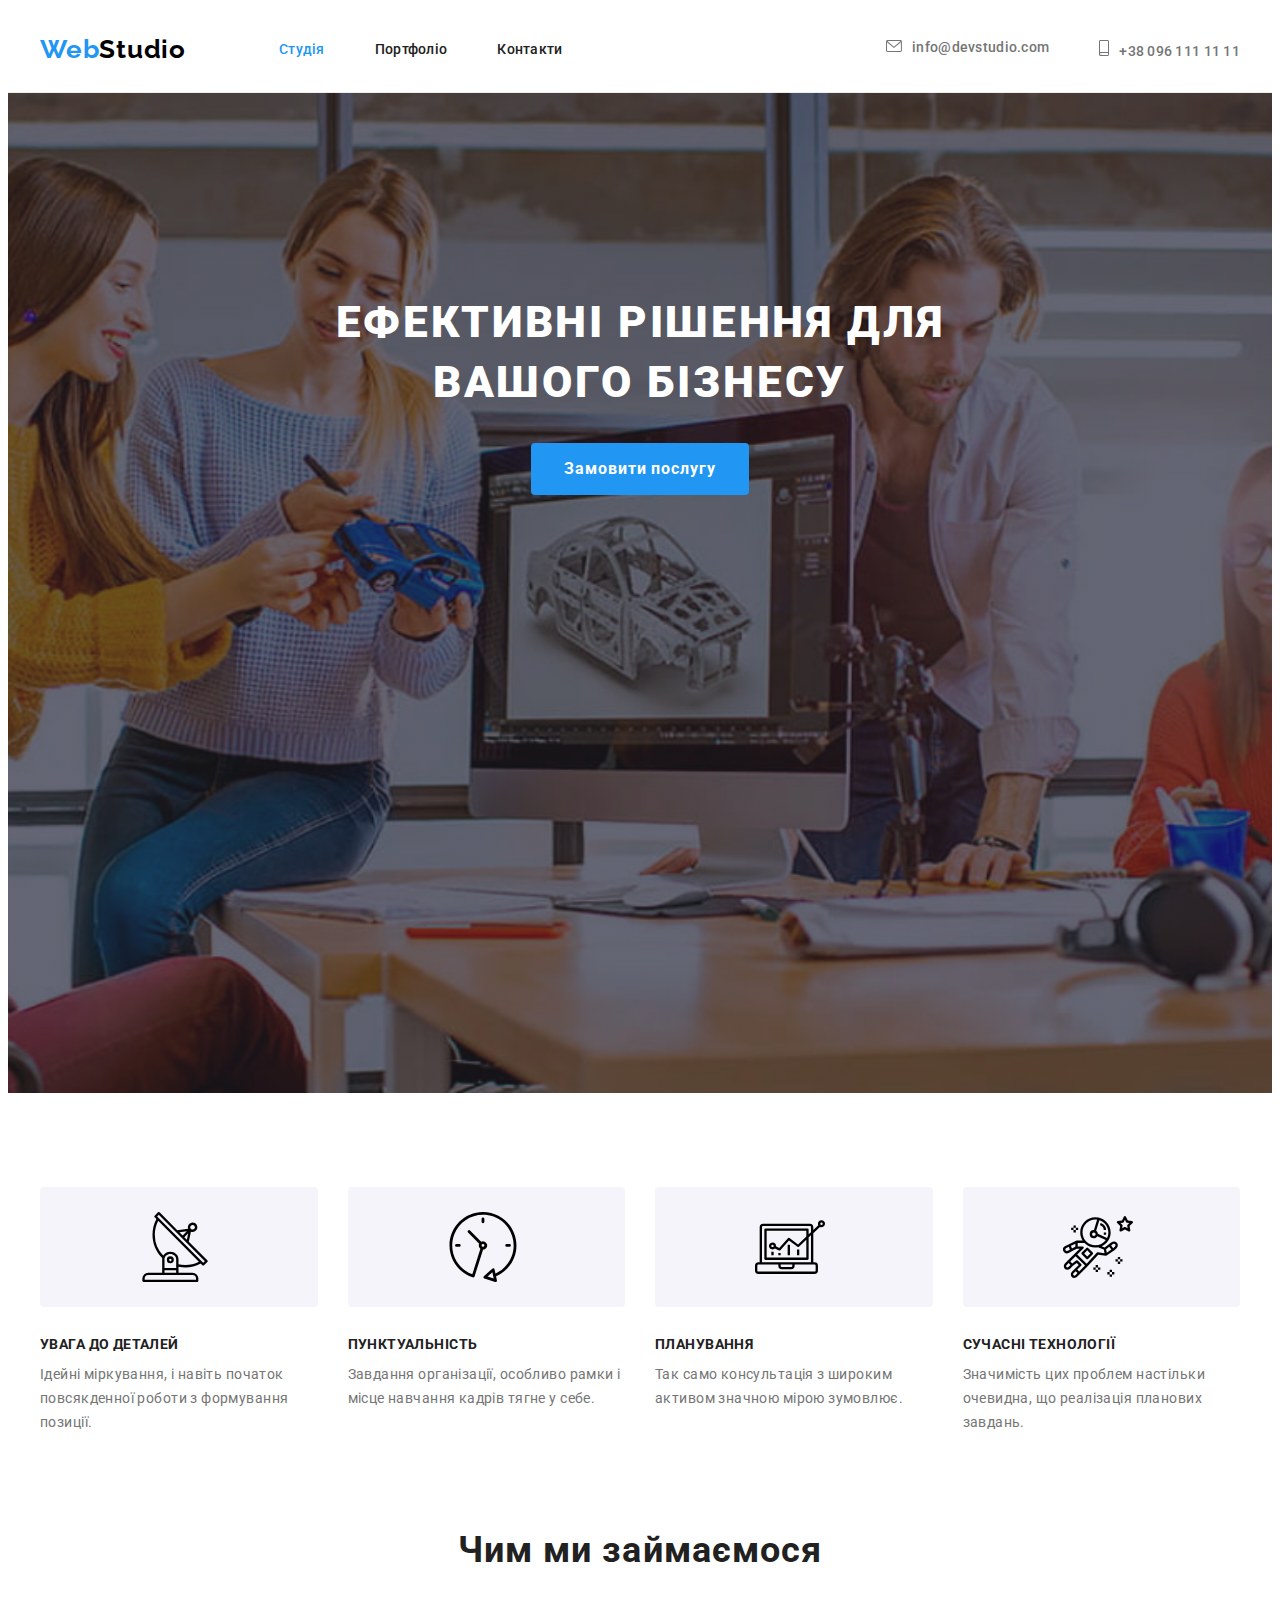
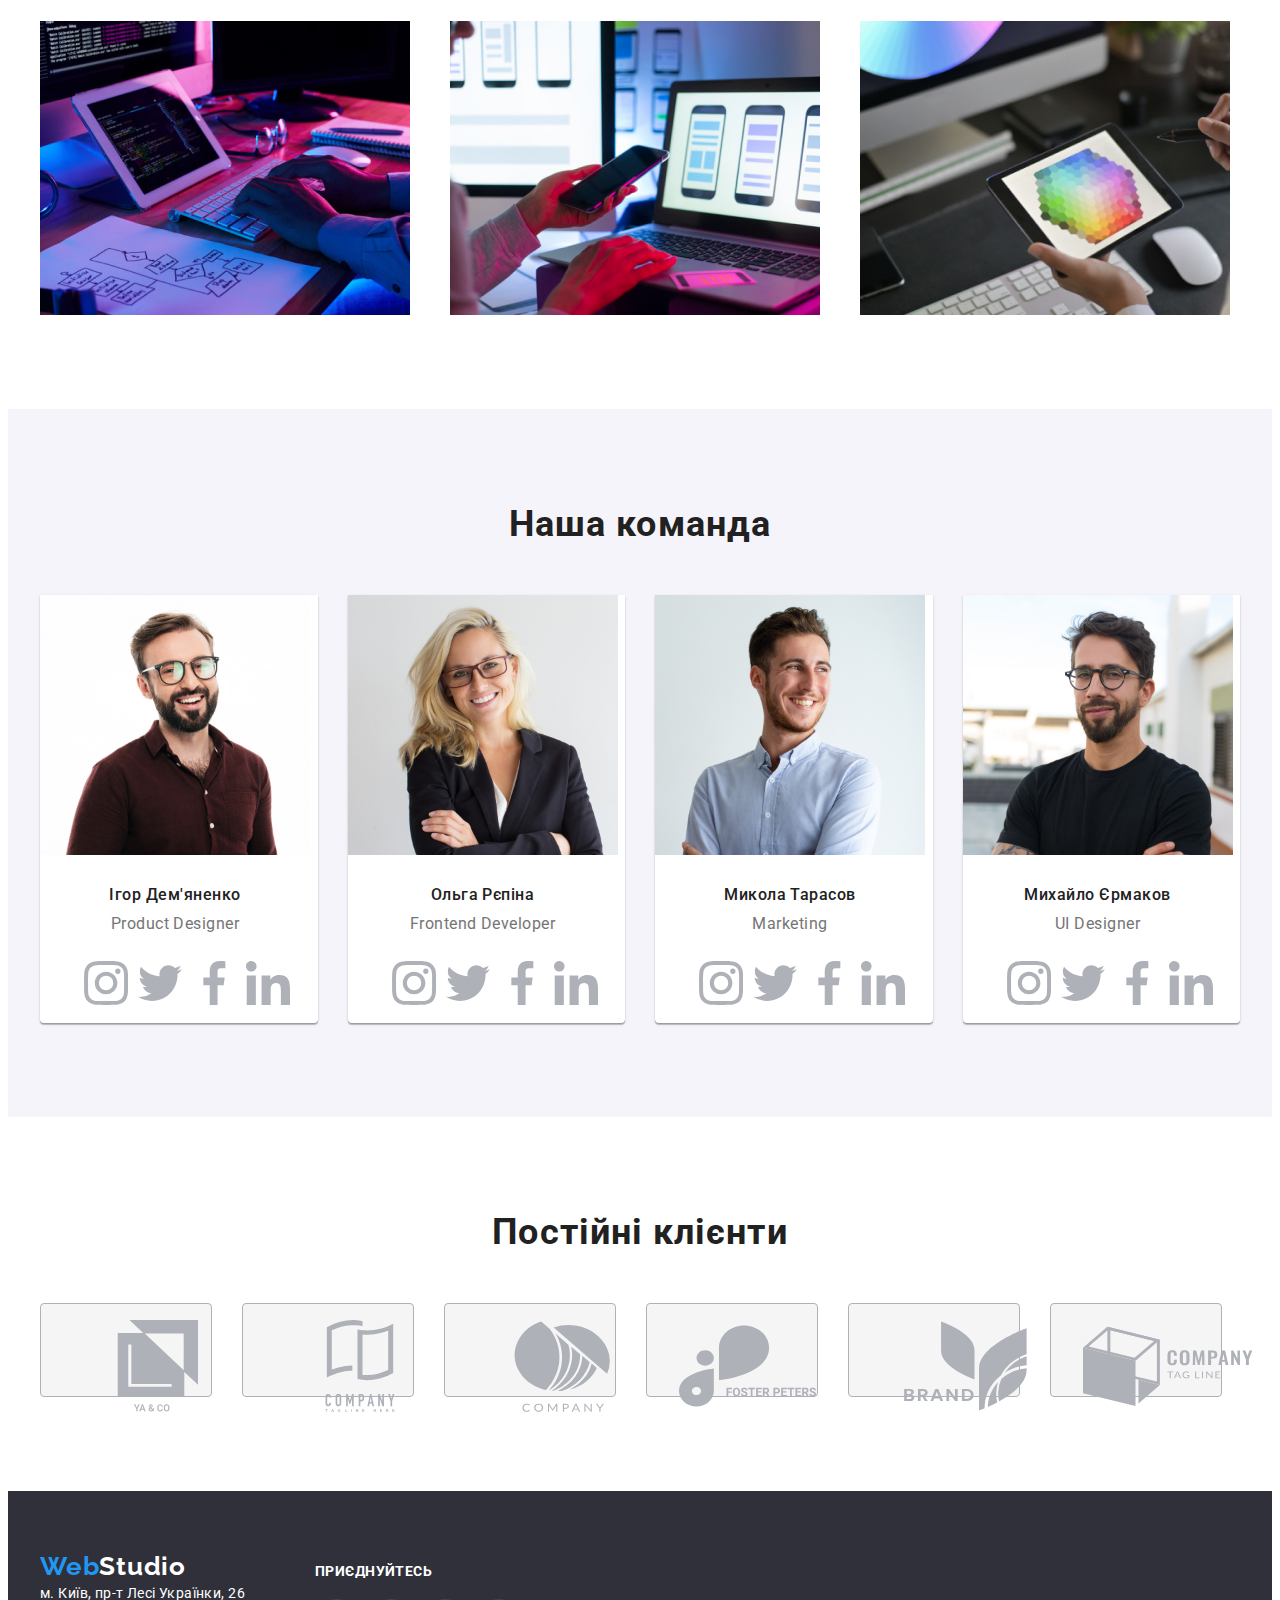
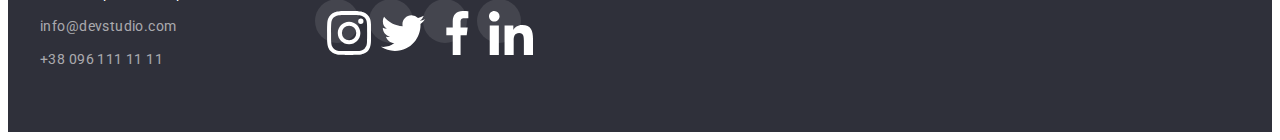
==== index.html @ ddc25fc4 "правки" ====
<!DOCTYPE html>
<html lang="uk">
  <!-- Head -->
  <head>
    <!-- Falcon -->
    <meta charset="UTF-8" />
    <meta http-equiv="X-UA-Compatible" content="IE=edge" />
    <meta name="viewport" content="width=device-width, initial-scale=1.0" />
    <!-- Favicon start -->
    <link
      rel="icon"
      type="image/png"
      sizes="32x32"
      href="./images/favicon/favicon-32x32.png"
    />
    <meta name="msapplication-TileColor" content="#da532c" />
    <meta name="theme-color" content="#ffffff" />
    <meta name="msapplication-TileColor" content="#da532c" />
    <meta name="theme-color" content="#ffffff" />
    <!-- Favicon end -->
    <title>Web Studio</title>
    <!-- Підключення шрифтів -->
    <link rel="preconnect" href="https://fonts.googleapis.com" />
    <link rel="preconnect" href="https://fonts.gstatic.com" crossorigin />
    <link
      href="https://fonts.googleapis.com/css2?family=Raleway:wght@700&family=Roboto:wght@400;500;700;900&display=swap"
      rel="stylesheet"
    />
    <!-- підключення стилів modern-normalize -->
    <link
      rel="stylesheet"
      href="https://cdnjs.cloudflare.com/ajax/libs/modern-normalize/1.1.0/modern-normalize.min.css"
      integrity="sha512-wpPYUAdjBVSE4KJnH1VR1HeZfpl1ub8YT/NKx4PuQ5NmX2tKuGu6U/JRp5y+Y8XG2tV+wKQpNHVUX03MfMFn9Q=="
      crossorigin="anonymous"
      referrerpolicy="no-referrer"
    />
    <!-- підключення стилів css -->
    <link rel="stylesheet" href="./css/style.css" />
  </head>
  <body class="body">
    <!-- Header -->
    <header class="page-header">
      <div class="container header-container">
        <a href="./index.html" class="logo"
          >Web<span class="logo-web">Studio</span></a
        >
        <!-- Site nav -->
        <nav class="header-nav">
          <ul class="site-nav list">
            <li class="link">
              <a href="./index.html" class="link-current">Студія</a>
            </li>
            <li class="link">
              <a href="./portfolio.html" class="nav-link">Портфоліо</a>
            </li>
            <li class="link"><a href="" class="nav-link">Контакти</a></li>
          </ul>
        </nav>
        <!-- Авторизація -->
        <ul class="auth-nav list">
          <li class="link link-mail">
            <a href="mailto:info@devstudio.com" class="auth-link-mail"
              ><span class="envelope">
                <svg class="mail-icon" widht="16" height="12">
                  <use href="./images/svg/icons.svg#icon-envelope"></use>
                </svg> </span
              >info@devstudio.com</a
            >
          </li>
          <li class="link link-tel">
            <a href="tel:+380961111111" class="auth-link-tel"
              ><span class="smartphone">
                <svg class="tel-icon" widht="10" height="16">
                  <use href="./images/svg/icons.svg#icon-smartphone"></use>
                </svg> </span
              >+38 096 111 11 11</a
            >
          </li>
        </ul>
      </div>
    </header>
    <!-- Main -->
    <main class="page-main">
      <!--Блок герой-->
      <section class="hero">
        <div class="container hero-container">
          <h1 class="hero-title">
            Ефективні рішення для <br />
            вашого бізнесу
          </h1>
          <button type="button" class="hero-button">Замовити послугу</button>
        </div>
      </section>
      <!-- Особливості -->
      <section class="section">
        <div class="container">
          <h2 class="visually-hidden">Особливості</h2>
          <ul class="features list">
            <li class="features-list icon-antenna">
              <div class="box-icon-features">
                <svg class="features-icon" width="70" height="70">
                  <use href="./images/svg/icons.svg#icon-antenna"></use>
                </svg>
              </div>
              <h3 class="features-title">УВАГА ДО ДЕТАЛЕЙ</h3>
              <p class="features-text">
                Ідейні міркування, і навіть початок повсякденної роботи з
                формування позиції.
              </p>
            </li>
            <li class="features-list icon-clock">
              <div class="box-icon-features">
                <svg class="features-icon" width="70" height="70">
                  <use href="./images/svg/icons.svg#icon-clock"></use>
                </svg>
              </div>
              <h3 class="features-title">ПУНКТУАЛЬНІСТЬ</h3>
              <p class="features-text">
                Завдання організації, особливо рамки і місце навчання кадрів
                тягне у себе.
              </p>
            </li>
            <li class="features-list icon-vector">
              <div class="box-icon-features">
                <svg class="features-icon" width="70" height="70">
                  <use href="./images/svg/icons.svg#icon-diagram-1"></use>
                </svg>
              </div>
              <h3 class="features-title">ПЛАНУВАННЯ</h3>
              <p class="features-text">
                Так само консультація з широким активом значною мірою зумовлює.
              </p>
            </li>
            <li class="features-list icon-astronaut">
              <div class="box-icon-features">
                <svg class="features-icon" width="70" height="70">
                  <use href="./images/svg/icons.svg#icon-astronaut"></use>
                </svg>
              </div>
              <h3 class="features-title">СУЧАСНІ ТЕХНОЛОГІЇ</h3>
              <p class="features-text">
                Значимість цих проблем настільки очевидна, що реалізація
                планових завдань.
              </p>
            </li>
          </ul>
        </div>
      </section>
      <!-- Чим ми займаємося -->
      <section class="section no-padding">
        <div class="container">
          <h2 class="work-title">Чим ми займаємося</h2>
          <ul class="work list">
            <li class="work-list">
              <img
                src="./images/img.jpg"
                alt="Робота з десктопними додатками"
                width="370"
                height="294"
              />
            </li>
            <li class="work-list">
              <img
                src="./images/img1.jpg"
                alt="Робота з
              мобільними додатками"
                width="370"
                height="294"
              />
            </li>
            <li class="work-list">
              <img
                src="./images/img2.jpg"
                alt="Робота з
              графікою"
                width="370"
                height="294"
              />
            </li>
          </ul>
        </div>
      </section>
      <!-- Наша команда -->
      <section class="section fon">
        <div class="container">
          <h2 class="team-title">Наша команда</h2>
          <ul class="team list">
            <li class="team-item">
              <img
                src="./images/img4.jpg"
                alt="Фото співробітника"
                width="270"
                height="260"
              />
              <div class="box-name">
                <h3 class="team-name">Ігор Дем'яненко</h3>
                <p lang="en" class="team-text">Product Designer</p>
                <ul class="network-list list">
                  <li class="socials-item">
                    <a
                      class="socials-link link"
                      href="https://instagram.com"
                      target="_blank"
                      rel="noopener noreferrer"
                      lang="en"
                      aria-label="instagram"
                    >
                      <svg class="socials-icon" width="44" height="44">
                        <use
                          href="./images/svg/icons.svg#icon-instagram-2"
                        ></use>
                      </svg>
                    </a>
                  </li>

                  <li class="socials-item">
                    <a
                      class="socials-link link"
                      href="https://instagram.com"
                      target="_blank"
                      rel="noopener noreferrer"
                      lang="en"
                      aria-label="twitter"
                    >
                      <svg class="socials-icon" width="44" height="44">
                        <use href="./images/svg/icons.svg#icon-twitter-1"></use>
                      </svg>
                    </a>
                  </li>

                  <li class="socials-item">
                    <a
                      class="socials-link link"
                      href="https://instagram.com"
                      target="_blank"
                      rel="noopener noreferrer"
                      lang="en"
                      aria-label="facebook"
                    >
                      <svg class="socials-icon" width="44" height="44">
                        <use
                          href="./images/svg/icons.svg#icon-facebook-1"
                        ></use>
                      </svg>
                    </a>
                  </li>

                  <li class="socials-item">
                    <a
                      class="socials-link link"
                      href="https://instagram.com"
                      target="_blank"
                      rel="noopener noreferrer"
                      lang="en"
                      aria-label="linkedin"
                    >
                      <svg class="socials-icon" width="44" height="44">
                        <use
                          href="./images/svg/icons.svg#icon-linkedin-1"
                        ></use>
                      </svg>
                    </a>
                  </li>
                </ul>
              </div>
            </li>
            <li class="team-item">
              <img
                src="./images/img5.jpg"
                alt="Фото співробітника"
                width="270"
                height="260"
              />
              <div class="box-name">
                <h3 class="team-name">Ольга Рєпіна</h3>
                <p lang="en" class="team-text">Frontend Developer</p>
                <ul class="network-list list">
                  <li class="socials-item">
                    <a
                      class="socials-link link"
                      href="https://instagram.com"
                      target="_blank"
                      rel="noopener noreferrer"
                      lang="en"
                      aria-label="instagram"
                    >
                      <svg class="socials-icon" width="44" height="44">
                        <use
                          href="./images/svg/icons.svg#icon-instagram-2"
                        ></use>
                      </svg>
                    </a>
                  </li>

                  <li class="socials-item">
                    <a
                      class="socials-link link"
                      href="https://instagram.com"
                      target="_blank"
                      rel="noopener noreferrer"
                      lang="en"
                      aria-label="twitter"
                    >
                      <svg class="socials-icon" width="44" height="44">
                        <use href="./images/svg/icons.svg#icon-twitter-1"></use>
                      </svg>
                    </a>
                  </li>

                  <li class="socials-item">
                    <a
                      class="socials-link link"
                      href="https://instagram.com"
                      target="_blank"
                      rel="noopener noreferrer"
                      lang="en"
                      aria-label="facebook"
                    >
                      <svg class="socials-icon" width="44" height="44">
                        <use
                          href="./images/svg/icons.svg#icon-facebook-1"
                        ></use>
                      </svg>
                    </a>
                  </li>

                  <li class="socials-item">
                    <a
                      class="socials-link link"
                      href="https://instagram.com"
                      target="_blank"
                      rel="noopener noreferrer"
                      lang="en"
                      aria-label="linkedin"
                    >
                      <svg class="socials-icon" width="44" height="44">
                        <use
                          href="./images/svg/icons.svg#icon-linkedin-1"
                        ></use>
                      </svg>
                    </a>
                  </li>
                </ul>
              </div>
            </li>
            <li class="team-item">
              <img
                src="./images/img6.jpg"
                alt="Фото співробітника"
                width="270"
                height="260"
              />
              <div class="box-name">
                <h3 class="team-name">Микола Тарасов</h3>
                <p lang="en" class="team-text">Marketing</p>
                <ul class="network-list list">
                  <li class="socials-item">
                    <a
                      class="socials-link link"
                      href="https://instagram.com"
                      target="_blank"
                      rel="noopener noreferrer"
                      lang="en"
                      aria-label="instagram"
                    >
                      <svg class="socials-icon" width="44" height="44">
                        <use
                          href="./images/svg/icons.svg#icon-instagram-2"
                        ></use>
                      </svg>
                    </a>
                  </li>

                  <li class="socials-item">
                    <a
                      class="socials-link link"
                      href="https://instagram.com"
                      target="_blank"
                      rel="noopener noreferrer"
                      lang="en"
                      aria-label="twitter"
                    >
                      <svg class="socials-icon" width="44" height="44">
                        <use href="./images/svg/icons.svg#icon-twitter-1"></use>
                      </svg>
                    </a>
                  </li>

                  <li class="socials-item">
                    <a
                      class="socials-link link"
                      href="https://instagram.com"
                      target="_blank"
                      rel="noopener noreferrer"
                      lang="en"
                      aria-label="facebook"
                    >
                      <svg class="socials-icon" width="44" height="44">
                        <use
                          href="./images/svg/icons.svg#icon-facebook-1"
                        ></use>
                      </svg>
                    </a>
                  </li>

                  <li class="socials-item">
                    <a
                      class="socials-link link"
                      href="https://instagram.com"
                      target="_blank"
                      rel="noopener noreferrer"
                      lang="en"
                      aria-label="linkedin"
                    >
                      <svg class="socials-icon" width="44" height="44">
                        <use
                          href="./images/svg/icons.svg#icon-linkedin-1"
                        ></use>
                      </svg>
                    </a>
                  </li>
                </ul>
              </div>
            </li>
            <li class="team-item">
              <img
                src="./images/img7.jpg"
                alt="Фото співробітника"
                width="270"
                height="260"
              />
              <div class="box-name">
                <h3 class="team-name">Михайло Єрмаков</h3>
                <p lang="en" class="team-text">UI Designer</p>
                <ul class="network-list list">
                  <li class="socials-item">
                    <a
                      class="socials-link link"
                      href="https://instagram.com"
                      target="_blank"
                      rel="noopener noreferrer"
                      lang="en"
                      aria-label="instagram"
                    >
                      <svg class="socials-icon" width="44" height="44">
                        <use
                          href="./images/svg/icons.svg#icon-instagram-2"
                        ></use>
                      </svg>
                    </a>
                  </li>

                  <li class="socials-item">
                    <a
                      class="socials-link link"
                      href="https://instagram.com"
                      target="_blank"
                      rel="noopener noreferrer"
                      lang="en"
                      aria-label="twitter"
                    >
                      <svg class="socials-icon" width="44" height="44">
                        <use href="./images/svg/icons.svg#icon-twitter-1"></use>
                      </svg>
                    </a>
                  </li>

                  <li class="socials-item">
                    <a
                      class="socials-link link"
                      href="https://instagram.com"
                      target="_blank"
                      rel="noopener noreferrer"
                      lang="en"
                      aria-label="facebook"
                    >
                      <svg class="socials-icon" width="44" height="44">
                        <use
                          href="./images/svg/icons.svg#icon-facebook-1"
                        ></use>
                      </svg>
                    </a>
                  </li>

                  <li class="socials-item">
                    <a
                      class="socials-link link"
                      href="https://instagram.com"
                      target="_blank"
                      rel="noopener noreferrer"
                      lang="en"
                      aria-label="linkedin"
                    >
                      <svg class="socials-icon" width="44" height="44">
                        <use
                          href="./images/svg/icons.svg#icon-linkedin-1"
                        ></use>
                      </svg>
                    </a>
                  </li>
                </ul>
              </div>
            </li>
          </ul>
        </div>
      </section>
      <!-- Постійні клієнти -->
      <section class="section">
        <div class="container">
          <h2 class="clients-title">Постійні клієнти</h2>
          <ul class="clients list">
            <li class="clients-item">
              <a
                class="clients-link link"
                href=""
                target="_blank"
                rel="noopener noreferrer"
                lang="en"
                aria-label="instagram"
              >
                <svg class="clients-icon" width="170" height="92">
                  <use href="./images/svg/icons.svg#icon-group"></use>
                </svg>
              </a>
            </li>

            <li class="clients-item">
              <a
                class="clients-link link"
                href=""
                target="_blank"
                rel="noopener noreferrer"
                lang="en"
                aria-label="instagram"
              >
                <svg class="clients-icon" width="170" height="92">
                  <use href="./images/svg/icons.svg#icon-group-1"></use>
                </svg>
              </a>
            </li>

            <li class="clients-item">
              <a
                class="clients-link link"
                href=""
                target="_blank"
                rel="noopener noreferrer"
                lang="en"
                aria-label="instagram"
              >
                <svg class="clients-icon" width="170" height="92">
                  <use href="./images/svg/icons.svg#icon-group-2"></use>
                </svg>
              </a>
            </li>

            <li class="clients-item">
              <a
                class="clients-link link"
                href=""
                target="_blank"
                rel="noopener noreferrer"
                lang="en"
                aria-label="instagram"
              >
                <svg class="clients-icon" width="170" height="92">
                  <use href="./images/svg/icons.svg#icon-group1"></use>
                </svg>
              </a>
            </li>

            <li class="clients-item">
              <a
                class="clients-link link"
                href=""
                target="_blank"
                rel="noopener noreferrer"
                lang="en"
                aria-label="instagram"
              >
                <svg class="clients-icon" width="170" height="92">
                  <use href="./images/svg/icons.svg#icon-group-4"></use>
                </svg>
              </a>
            </li>

            <li class="clients-item">
              <a
                class="clients-link link"
                href=""
                target="_blank"
                rel="noopener noreferrer"
                lang="en"
                aria-label="instagram"
              >
                <svg class="clients-icon" width="170" height="92">
                  <use href="./images/svg/icons.svg#icon-group-5"></use>
                </svg>
              </a>
            </li>
          </ul>
        </div>
      </section>
    </main>
    <!-- Footer -->
    <footer class="page-footer">
      <div class="container box-footer">
        <div class="box-address">
          <a href="./index.html" class="footer-logo"
            >Web<span class="logo-footer-web">Studio</span></a
          >
          <address class="box-address">
            <ul class="address list">
              <li class="link footer-link">
                <a
                  href="https://www.google.com/maps/place/бул.+Леси+Украинки,+26,+Киев,+02000/@50.4265807,30.5361971,17z/data=!3m1!4b1!4m5!3m4!1s0x40d4cf0e033ecbe9:0x57a4dffefec77da0!8m2!3d50.4265807!4d30.5383858"
                  class="footer-link-address"
                  >м. Київ, пр-т Лесі Українки, 26</a
                >
              </li>

              <li class="link footer-link">
                <a href="mailto:info@devstudio.com" class="footer-link-mail"
                  >info@devstudio.com</a
                >
              </li>

              <li class="link footer-link">
                <a href="tel:+380961111111" class="footer-link-tel"
                  >+38 096 111 11 11</a
                >
              </li>
            </ul>
          </address>
        </div>
        <div class="box-footer-icon">
          <h2 class="footer-title">приєднуйтесь</h2>
          <ul class="network-list list">
            <li class="socials-item">
              <a
                class="socials-link-footer link"
                href="https://instagram.com"
                target="_blank"
                rel="noopener noreferrer"
                lang="en"
                aria-label="instagram"
              >
                <svg class="socials-icon" width="44" height="44">
                  <use href="./images/svg/icons.svg#icon-instagram-2"></use>
                </svg>
              </a>
            </li>

            <li class="socials-item">
              <a
                class="socials-link-footer link"
                href="https://instagram.com"
                target="_blank"
                rel="noopener noreferrer"
                lang="en"
                aria-label="twitter"
              >
                <svg class="socials-icon" width="44" height="44">
                  <use href="./images/svg/icons.svg#icon-twitter-1"></use>
                </svg>
              </a>
            </li>

            <li class="socials-item">
              <a
                class="socials-link-footer link"
                href="https://instagram.com"
                target="_blank"
                rel="noopener noreferrer"
                lang="en"
                aria-label="facebook"
              >
                <svg class="socials-icon" width="44" height="44">
                  <use href="./images/svg/icons.svg#icon-facebook-1"></use>
                </svg>
              </a>
            </li>

            <li class="socials-item">
              <a
                class="socials-link-footer link"
                href="https://instagram.com"
                target="_blank"
                rel="noopener noreferrer"
                lang="en"
                aria-label="linkedin"
              >
                <svg class="socials-icon" width="44" height="44">
                  <use href="./images/svg/icons.svg#icon-linkedin-1"></use>
                </svg>
              </a>
            </li>
          </ul>
        </div>
      </div>
    </footer>
  </body>
</html>
---- css/style.css ----
/* 
Цвет основного текста #757575;
Вторичный цвет текста #212121;
Цвет логотипа футера #000000;
Цвет текста кнопок #ffffff;
Цвет текста футера #ffffff;
Акцент цвета текста футера rgba(255, 255, 255, 0.6);
Акцент #2196F3;
Основной цвет фона #F5F5F5;
Вторичный цвет фона #F5F4FA;
Цвет фона хедера #ffffff;
Цвет фона герой #2F303A;
Цвет активации кнопки #188CE8;
Цвет фона футера #2F303A; 
*/

:root {
    /* текст */
    --primary-text-color: #757575;
    --title-text-color: #212121;
    --logo-text-color: #000000;
    --button-text-color: #ffffff;
    --footer-text-color: #ffffff;
    --accent-color-text-footer: rgba(255, 255, 255, 0.6);
    --color-icon: #AFB1B8;
    /* фон */
    --accent-color: #2196f3;
    --background-color-page: #F5F5F5;
    --secondary-background-color-pag: #F5F4FA;
    --background-color-header: #ffffff;
    --booton-activ-color: #188CE8;
    --background-color-footer: #2F303A;
    --background-color-hero: #C4C4C4;
    /* рамка */
    --color-border-projects: #eeeeee;
    /* формули */
    --items: 3;
    --indent: 30px;
}

.body {
    color: var(--primary-text-color);
    font-family: Roboto, sans-serif;
}
/* Reset */
h1,h2,h3,h4,h5,h6,p {
    margin: 0;
    padding: 0;
}

img {
    display: block;
    max-width: 100%;
    height: auto;
}
.list {
    list-style: none;

    margin: 0;
    padding: 0;
}
.link {
    text-decoration: none;
    color: currentColor;
}

/* Секції */
.section {
    padding-top: 94px;
    padding-bottom: 94px;
}

.section.no-padding {
    padding-top: 0;
}

/* Header */
.page-header {
background-color: var(--background-color-header);

border-bottom: 1px solid var(--color-border-projects);
    
letter-spacing: 0.02em;
}
/* Центрування */
.header-container {
display: flex;
align-items: center;
}

.container {
    margin-left: auto;
    margin-right: auto;
    padding-left: 15px;
    padding-right: 15px;
    max-width: 1200px;
}

/* Логотип header*/
.logo {
    margin-right: 93px;
    padding-top: 24px;
    padding-bottom: 25px;

    color: currentColor;
    color: var(--accent-color);
    
    font-family: Raleway, sans-serif;
    letter-spacing: 0.03em;
    font-weight: 700;
    font-size: 26px;
    line-height: 1.19;
    text-decoration: none;
}
.logo-web {
    color: currentColor;
    color: var(--logo-text-color);
    
    font-family: Raleway, sans-serif;
    letter-spacing: 0.03em;
    font-weight: 700;
    font-size: 26px;
    line-height: 1.19;
    text-decoration: none;
}

/* Site nav */
.header-nav {
margin-right: auto;
}

.site-nav {
    display: flex;
    gap: 50px;
    margin-right: auto;
}

.nav-link {
    display: block;
    padding-top: 32px;
    padding-bottom: 32px;

    color: currentColor;
    color: var(--title-text-color);

    letter-spacing: 0.02em;
    font-weight: 500;
    font-size: 14px;
    line-height: 1.14;
    text-decoration: none;
}
.site-nav .nav-link:hover, 
.site-nav .nav-link:focus {
color: var(--accent-color);
}

.link-current {
display: block;
padding-top: 32px;
padding-bottom: 32px;

color: currentColor;
color: var(--accent-color);
    
letter-spacing: 0.02em;
font-weight: 500;
font-size: 14px;
line-height: 1.14;
text-decoration: none;
}

/* Авторизація */
.auth-nav {
display: flex;
}

.auth-link-mail {
display: block;
margin-right: 50px;
padding-top: 32px;
padding-bottom: 32px;

color: var(--primary-text-color);

letter-spacing: 0.02em;
font-weight: 500;
font-size: 14px;
line-height: 1.14;
text-decoration: none;
}

.envelope {
display: inline-block;
width: 16px;
height: 12px;
margin-right: 10px;
}

.mail-icon {
width: 16px;
fill: currentColor;
}

.smartphone {
display: inline-block;
width: 10px;
height: 16px;
margin-right: 10px;
}

.tel-icon {
width: 10px;
fill: currentColor;
}

.auth-link-mail:hover,
.auth-link-mail:focus {
color: var(--accent-color);
fill: var(--accent-color);
}

.auth-link-tel {
display: block;
padding-top: 32px;
padding-bottom: 32px;

color: currentColor;
color: var(--primary-text-color);
    
letter-spacing: 0.02em;
font-weight: 500;
font-size: 14px;
line-height: 1.14;
text-decoration: none;
}
.auth-link-tel:hover,
.auth-link-tel:focus {
color: var(--accent-color);
fill: var(--accent-color);
}

/* Main */

/* Блок герой */
.hero {
text-align: center;
}

.hero-container {
padding-top: 200px;
padding-bottom: 200px;

background-color: var(--background-color-hero);
max-width: 1600px;
height: 600px;
background-image: linear-gradient(to right, 
rgba(47, 48, 58, 0.4), rgba(47, 48, 58, 0.4)), 
url('../images/hero.jpg');
background-repeat: no-repeat;
background-position: center;
background-size: cover;
}

.hero-title {
margin-bottom: 30px;

color: var(--button-text-color);
    
letter-spacing: 0.06em;
font-weight: 900;
font-size: 44px;
line-height: 1.36;
text-transform: uppercase;
}
.hero-button {
display: inline-block;
padding: 10px 32px;
min-width: 216px;
border-radius: 4px;
border: 1px solid transparent;


background-color: var(--accent-color);
color: var(--button-text-color);

font-family: inherit;
letter-spacing: 0.06em;
font-weight: 700;
font-size: 16px;
line-height: 1.88;
}

.hero-button:hover,
.hero-button:focus {
background-color: var(--booton-activ-color);
cursor: pointer;
box-shadow: 0px 4px 4px rgba(0, 0, 0, 0.15);
    
}
/* Особливості */
.visually-hidden {
  position: absolute;
  width: 1px;
  height: 1px;
  margin: -1px;
  border: 0;
  padding: 0;
  white-space: nowrap;
  clip-path: inset(100%);
  clip: rect(0 0 0 0);
  overflow: hidden;
}

.features {
--items: 4;
display: flex;
gap: 30px;
}

.features-list {
flex-basis: calc((100% - var(--indent) * (var(--items) - 1)) / var(--items));
}

/* .features-list::before {
content: "";
height: 120px;
display: block;
margin-bottom: 30px;
background-repeat: no-repeat;
background-position: center;
background-size: auto;
border-radius: 4px;
background-color: var(--secondary-background-color-pag);
}

.icon-antenna::before {
content: "";
background-image: url('../images/svg/antenna.svg');
}

.icon-clock::before {
content: "";
background-image: url('../images/svg/clock.svg');
}

.icon-vector::before {
content: "";
background-image: url('../images/svg/diagram1.svg');
}

.icon-astronaut::before {
content: "";
background-image: url('../images/svg/astronaut.svg');
} */

.box-icon-features {
background: var(--secondary-background-color-pag);
border-radius: 4px;
height: 120px;
margin-bottom: 30px;
}

.features-icon {
margin: 25px 100px;
}

.features-title {
margin-bottom: 10px;

color: var(--title-text-color);

letter-spacing: 0.03em;
font-weight: 700;
font-size: 14px;
line-height: 1.14;
text-transform: uppercase;
}
.features-text {
color: var(--primary-text-color);

letter-spacing: 0.03em;
font-size: 14px;
line-height: 1.71;
}
/* Чим ми займаємося */
.work-title {
margin-bottom: 50px;

color: var(--title-text-color);

letter-spacing: 0.03em;
font-weight: 700;
font-size: 36px;
line-height: 1.17;
text-align: center;
}

.work {
--items: 3;
display: flex;
gap: 30px;
}

.work-list {
flex-basis: calc((100% - var(--indent) * (var(--items) - 1)) / var(--items));
}

/* Наша команда */
.fon {
    background-color: var(--secondary-background-color-pag);
}

.team-title {
margin-bottom: 50px;

color: var(--title-text-color);

letter-spacing: 0.03em;
font-weight: 700;
font-size: 36px;
line-height: 1.17;
text-align: center;
}

.team {
--items: 4;
display: flex;
gap: 30px;
}

.team-item {
flex-basis: calc((100% - var(--indent) * (var(--items) - 1)) / var(--items));

background-color: var(--background-color-header);

box-shadow: 0px 1px 3px rgba(0, 0, 0, 0.12), 0px 1px 1px rgba(0, 0, 0, 0.14), 0px 2px 1px rgba(0, 0, 0, 0.2);
border-radius: 0px 0px 4px 4px;
}

.box-name {
width: 270px;
padding-top: 30px;
padding-bottom: 30px;
text-align: center;
}

.team-name {
margin-bottom: 10px;

color: var(--title-text-color);

letter-spacing: 0.03em;
font-weight: 500;
font-size: 16px;
line-height: 1.19;
}
.team-text {
margin-bottom: 16px;
color: var(--primary-text-color);

letter-spacing: 0.03em;
font-size: 16px;
line-height: 1.19;
}

.network-list {
display: flex;
justify-content: center;
gap: 10px;
padding: 0;
margin: 0;
list-style: none;
}

.socials-link {
display: block;
border: none;
width: 44px;
height: 44px;
color: var(--color-icon);
border-radius: 50%;
}

.socials-link:hover,
.socials-link:focus {
background-color: var(--accent-color);
}

.socials-icon:hover,
.socials-icon:hover {
fill: var(--button-text-color);
}

.socials-icon  {
padding: 12px;
fill: currentColor;
}

/* Постійні клієнти */

.clients-title {
margin-bottom: 50px;

color: var(--title-text-color);

letter-spacing: 0.03em;
font-weight: 700;
font-size: 36px;
line-height: 1.17;
text-align: center;
}

.clients {
--items: 6;
display: flex;
flex-wrap: wrap;
gap: 30px;
}

.clients-list {
flex-basis: calc((100% - var(--indent) * (var(--items) - 1)) / var(--items));
}

.clients-link {
display: block;
height: 92px;
width: 170px;
background-color: var(--background-color-page);
border: 1px solid rgba(175, 177, 184, 1);
border-radius: 4px;
color: var(--color-icon);
}

.clients-icon {
fill: currentColor;
padding: 16px 32px;
}

.clients-link:hover,
.clients-link:focus {
border: 1px solid var(--accent-color);
}

.clients-icon:hover,
.clients-icon:hover {
fill: var(--accent-color);
}

/* Footer */
.page-footer {
    padding-top: 60px;
    padding-bottom: 60px;

    background-color: var(--background-color-footer); 
}
/* Логотип Footer */
.footer-logo {
    color: currentColor;
    color: var(--accent-color);
    
    font-family: Raleway, sans-serif;
    letter-spacing: 0.03em;
    font-weight: 700;
    font-size: 26px;
    line-height: 1.19;
    text-decoration: none;
}

.logo-footer-web {
    color: var(--footer-text-color);

    font-family: Raleway, sans-serif;
    letter-spacing: 0.03em;
    font-weight: 700;
    font-size: 26px;
    line-height: 1.19;
    text-decoration: none;
}
/* Адреса Footer */
.address {
    letter-spacing: 0.03em;
    font-family: Roboto, sans-serif;
    font-style: normal;
    font-size: 14px;
    line-height: 1.19;
}

.footer-link {
margin-top: 0;
margin-bottom: 9px;
}

.footer-link:last-child {
    margin-bottom: 0;
}

.footer-link-address {
    color: currentColor;
    color: var(--footer-text-color);
    
    text-decoration: none;
    letter-spacing: 0.03em;
    font-size: 14px;
    line-height: 1.71;
}
.footer-link-mail {
    color: currentColor;
    color: var(--accent-color-text-footer);
    
    text-decoration: none;
    letter-spacing: 0.03em;
    font-size: 14px;
    line-height: 1.71;
}
.footer-link-tel {
    color: currentColor;
    color: var(--accent-color-text-footer);
    
    text-decoration: none;
    letter-spacing: 0.03em;
    font-size: 14px;
    line-height: 1.71;
} 
.footer-link-mail:hover,
.footer-link-mail:focus {
    color: var(--accent-color);
}
.footer-link-tel:hover,
.footer-link-tel:focus {
    color: var(--accent-color);
}
.footer-link-address:hover,
.footer-link-address:focus {
    color: var(--accent-color);
}

.box-footer {
display: flex;
}

.box-footer-icon {
margin-left: 70px;
margin-top: 12px;
}

.footer-title {
margin-bottom: 20px;
font-weight: 700;
font-size: 14px;
line-height: 16px;
letter-spacing: 0.03em;
text-transform: uppercase;
color: var(--button-text-color);
}

.socials-link-footer {
display: block;
border: none;
width: 44px;
height: 44px;
border-radius: 50%;
background-color: rgba(255, 255, 255, 0.1);
color: var(--button-text-color);
}

.socials-link-footer:hover,
.socials-link-footer:focus {
background-color: var(--accent-color);
}

/* ---------ПОРТФОЛІО--------- */

/* Кнопки */
.filter {
margin-top: 0;
margin-bottom: 50px;
display: flex;
gap: 8px;
justify-content: center;
}

.filter-button {
margin-left: 0;

display: inline-block;
padding: 6px 22px;
min-width: 73px;
border-radius: 4px;
border: 1px solid transparent;

color: var(--title-text-color);
background-color: var(--secondary-background-color-pag);

font-family: inherit;
letter-spacing: 0.03em;
font-weight: 500;
font-size: 16px;
line-height: 1.63;
text-align: center;
}

.filter-button:hover,
.filter-button:focus {
color: var(--button-text-color);
background-color: var(--accent-color);
cursor: pointer;
box-shadow: 0px 3px 1px rgba(0, 0, 0, 0.1), 0px 1px 2px rgba(0, 0, 0, 0.08), 0px 2px 2px rgba(0, 0, 0, 0.12);
}
/* Проекти */
.projects {
--items: 3;    
display: flex;
flex-wrap: wrap;
gap: 30px;
}

.projects-list {
flex-basis: calc((100% - var(--indent) * (var(--items) - 1)) / var(--items));
}

.list-projects:nth-child(3n) {
    margin-right: 0;
}

.projects-list:hover, 
.projects-list:focus {
box-shadow: 0px 1px 1px rgba(0, 0, 0, 0.12), 0px 4px 4px rgba(0, 0, 0, 0.06), 1px 4px 6px rgba(0, 0, 0, 0.16);
}

.projects-name {
padding: 20px 24px;

border-top: 1px solid transparent;
border-right: 1px solid var(--color-border-projects);
border-bottom: 1px solid var(--color-border-projects);
border-left: 1px solid var(--color-border-projects);
}

.projects-title {
margin-bottom: 4px;
color: var(--title-text-color);

letter-spacing: 0.06em;
font-weight: 700;
font-size: 18px;
line-height: 2.0;
}
.projects-text {
color: var(--primary-text-color);

letter-spacing: 0.03em;
font-size: 16px;
line-height: 1.88;
}
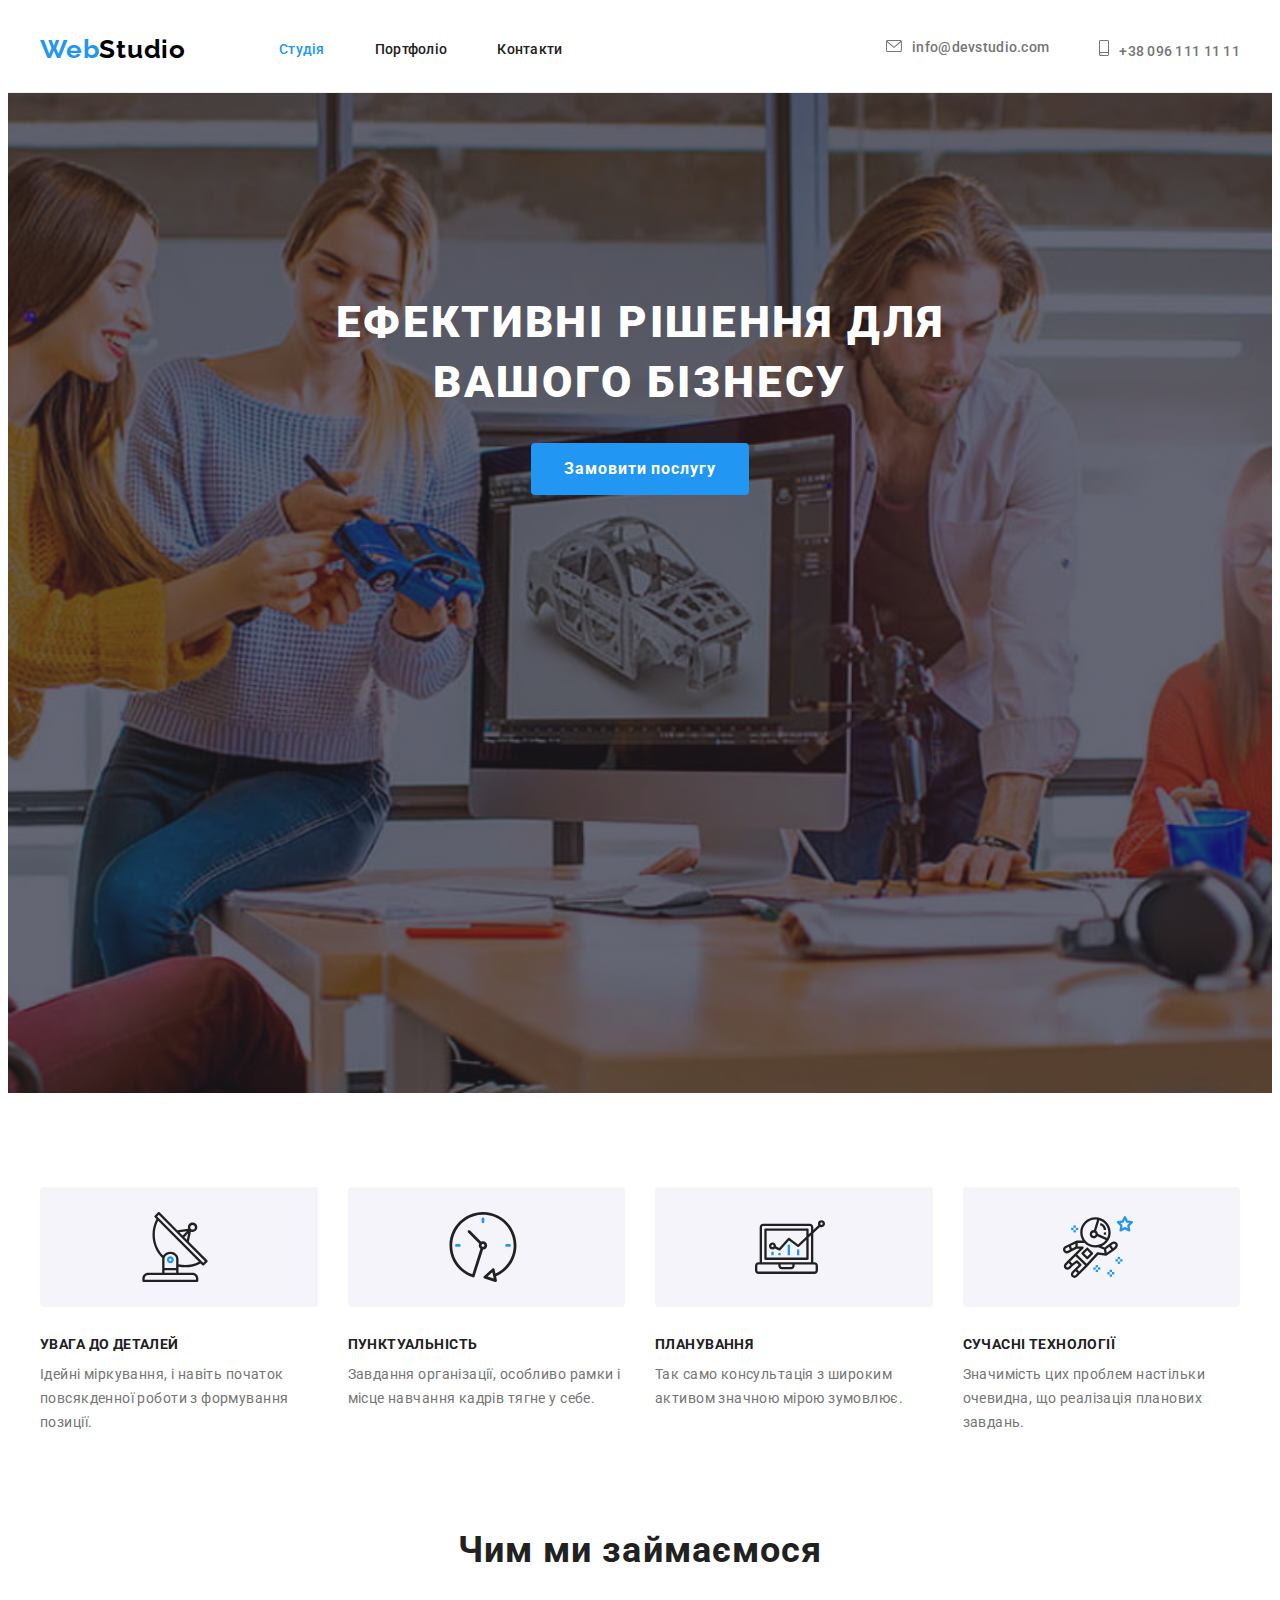
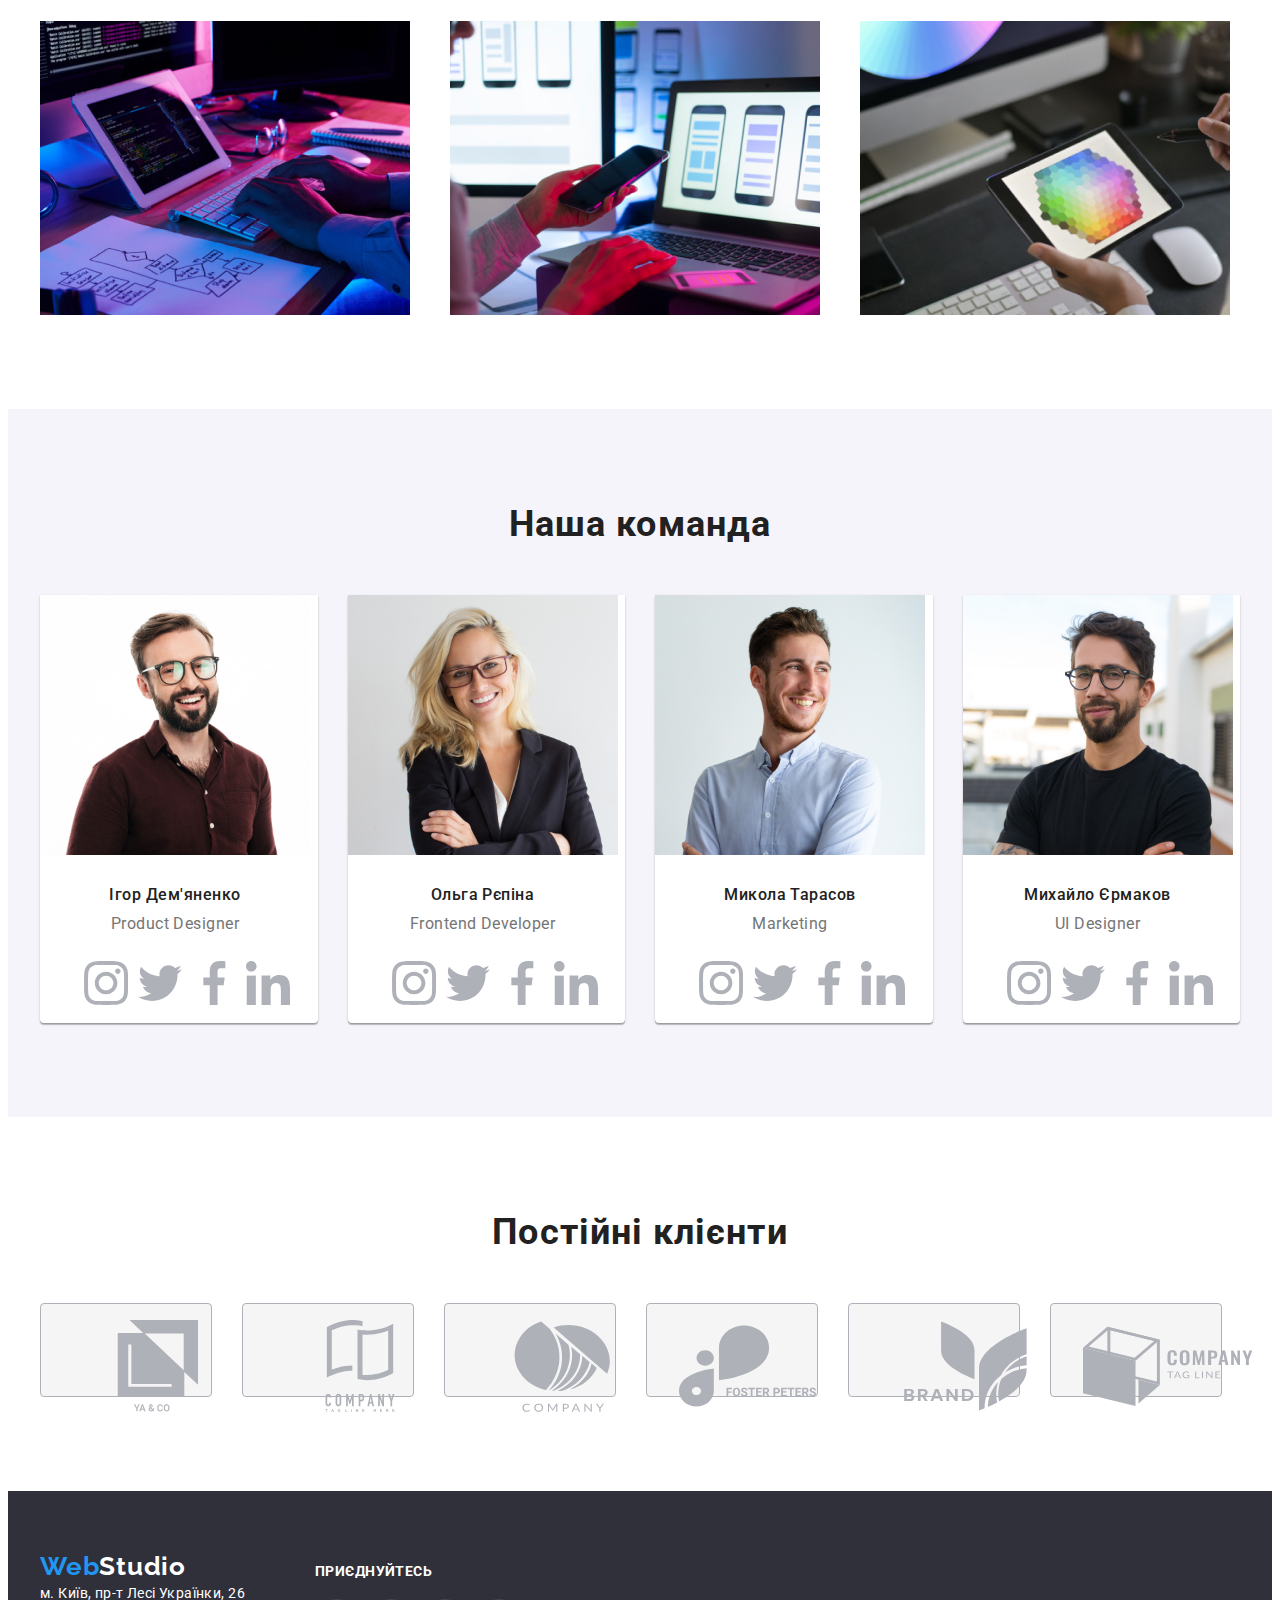
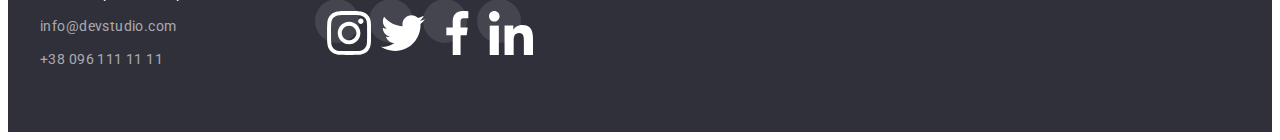
==== commit adaefa0a: "правки svg" ====
--- a/index.html
+++ b/index.html
@@ -99,7 +99,7 @@
             <li class="features-list icon-antenna">
               <div class="box-icon-features">
                 <svg class="features-icon" width="70" height="70">
-                  <use href="./images/svg/icons.svg#icon-antenna"></use>
+                  <use href="./images/svg/icons.svg#icon-antenna-1"></use>
                 </svg>
               </div>
               <h3 class="features-title">УВАГА ДО ДЕТАЛЕЙ</h3>
@@ -111,7 +111,7 @@
             <li class="features-list icon-clock">
               <div class="box-icon-features">
                 <svg class="features-icon" width="70" height="70">
-                  <use href="./images/svg/icons.svg#icon-clock"></use>
+                  <use href="./images/svg/icons.svg#icon-clock-1"></use>
                 </svg>
               </div>
               <h3 class="features-title">ПУНКТУАЛЬНІСТЬ</h3>
@@ -134,7 +134,7 @@
             <li class="features-list icon-astronaut">
               <div class="box-icon-features">
                 <svg class="features-icon" width="70" height="70">
-                  <use href="./images/svg/icons.svg#icon-astronaut"></use>
+                  <use href="./images/svg/icons.svg#icon-astronaut-1"></use>
                 </svg>
               </div>
               <h3 class="features-title">СУЧАСНІ ТЕХНОЛОГІЇ</h3>
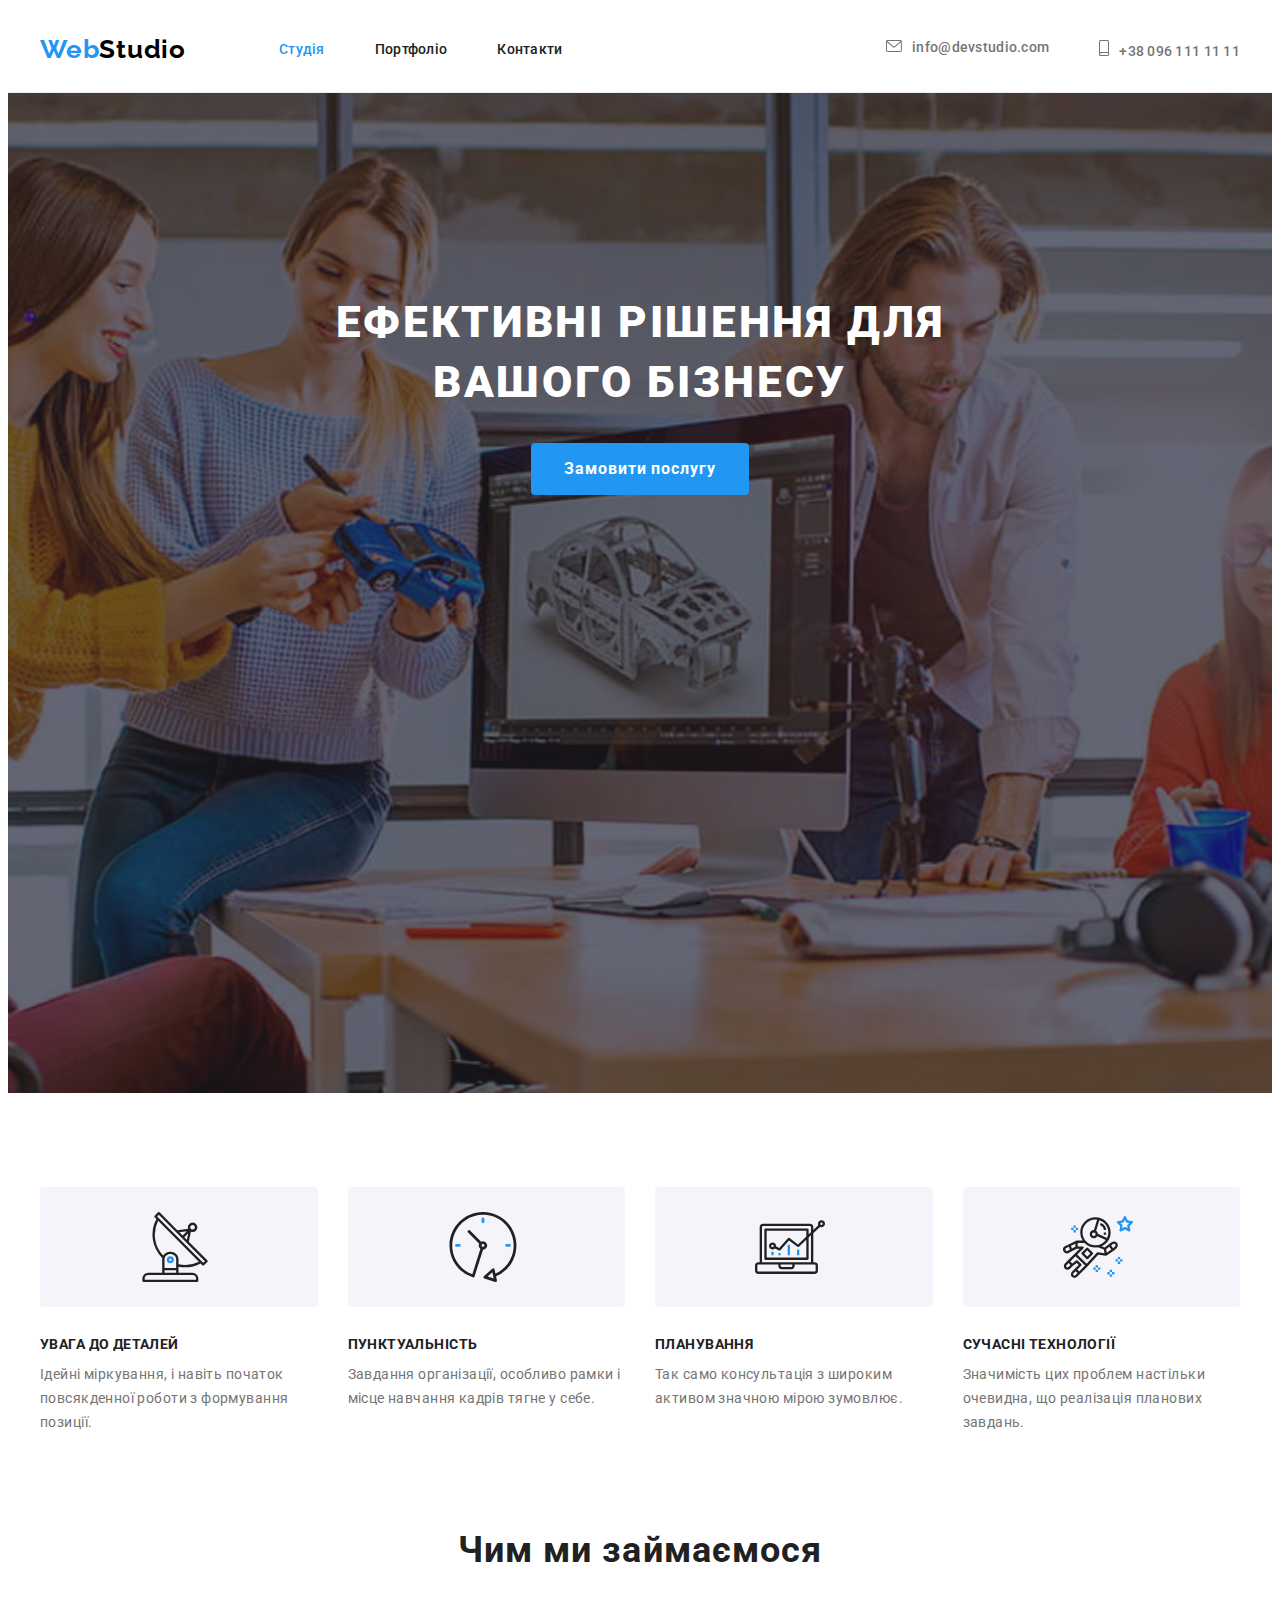
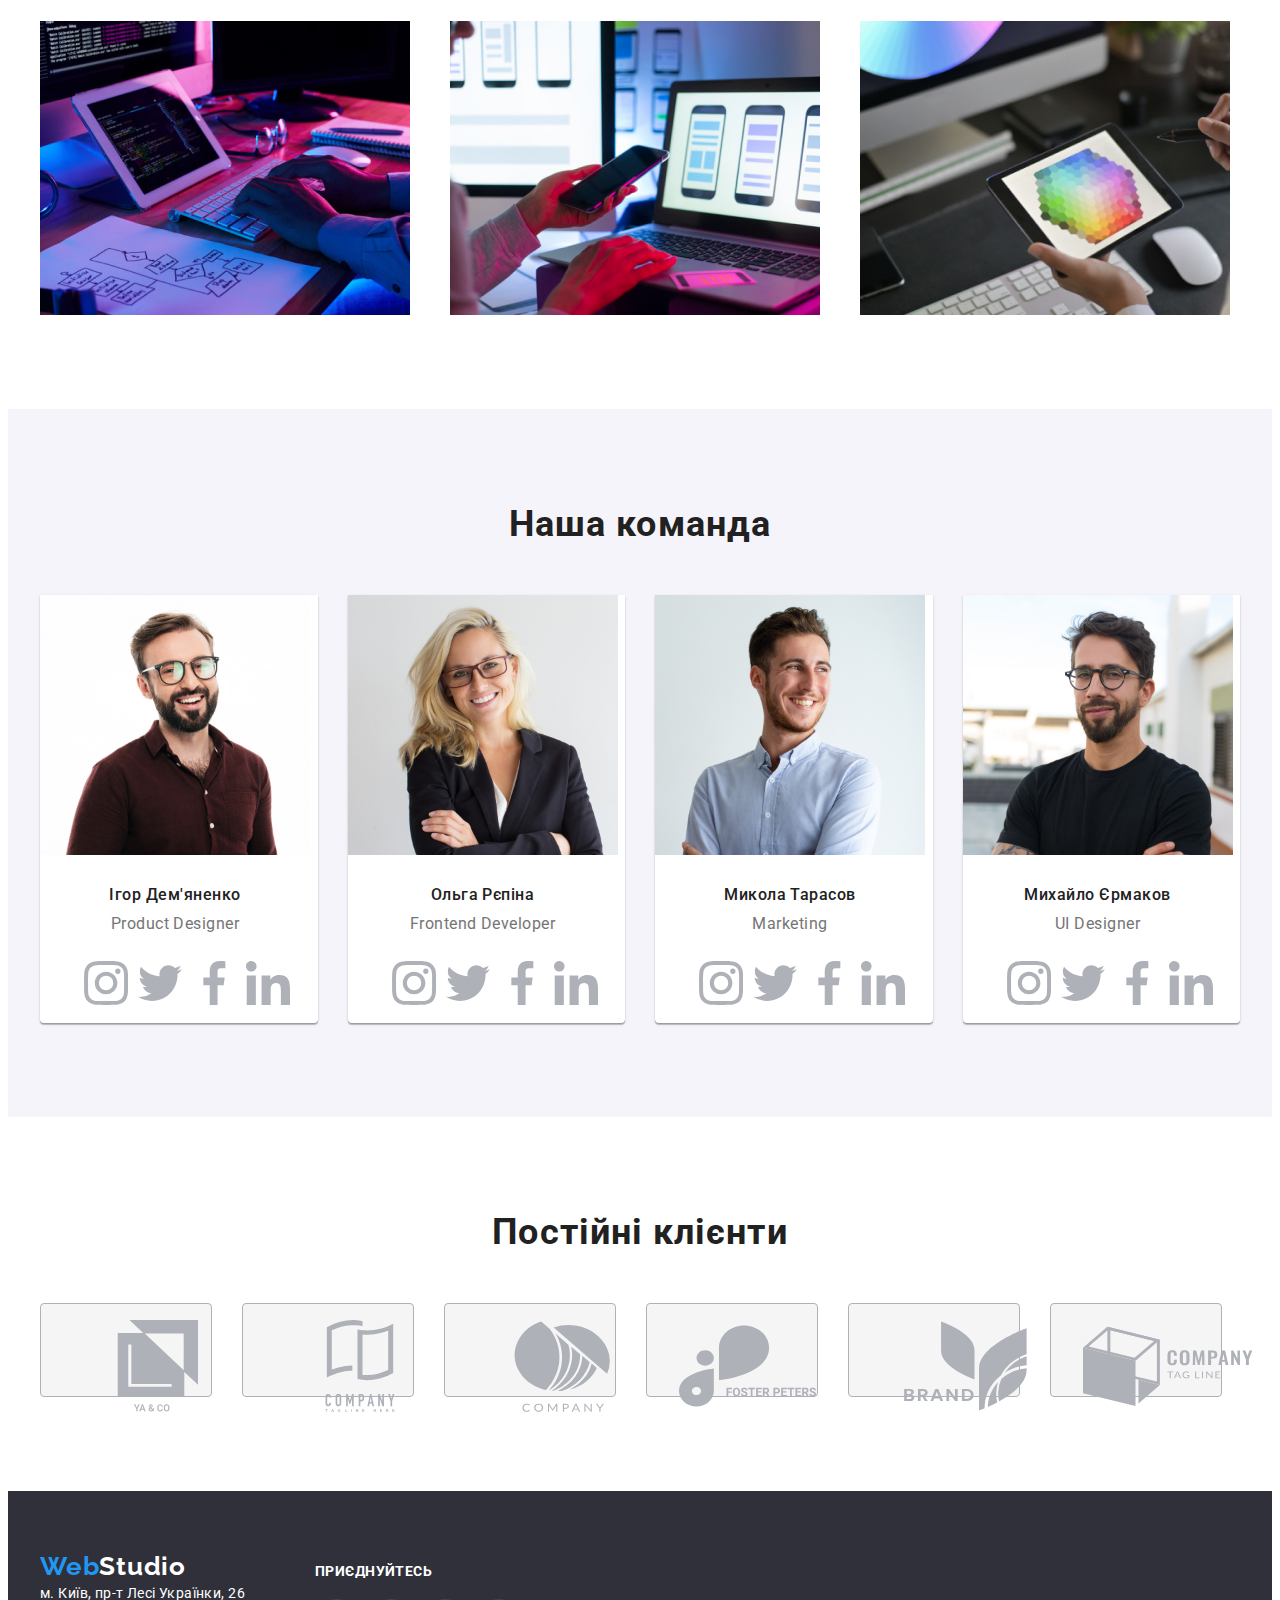
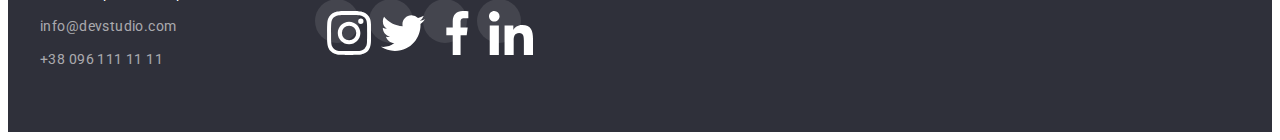
==== commit 28f3d9d4: "правки lang" ====
--- a/index.html
+++ b/index.html
@@ -59,7 +59,11 @@
         <!-- Авторизація -->
         <ul class="auth-nav list">
           <li class="link link-mail">
-            <a href="mailto:info@devstudio.com" class="auth-link-mail"
+            <a
+              href="mailto:info@devstudio.com"
+              class="auth-link-mail"
+              lang="en"
+              aria-label="mail"
               ><span class="envelope">
                 <svg class="mail-icon" widht="16" height="12">
                   <use href="./images/svg/icons.svg#icon-envelope"></use>
@@ -68,7 +72,11 @@
             >
           </li>
           <li class="link link-tel">
-            <a href="tel:+380961111111" class="auth-link-tel"
+            <a
+              href="tel:+380961111111"
+              class="auth-link-tel"
+              lang="en"
+              aria-label="tel"
               ><span class="smartphone">
                 <svg class="tel-icon" widht="10" height="16">
                   <use href="./images/svg/icons.svg#icon-smartphone"></use>
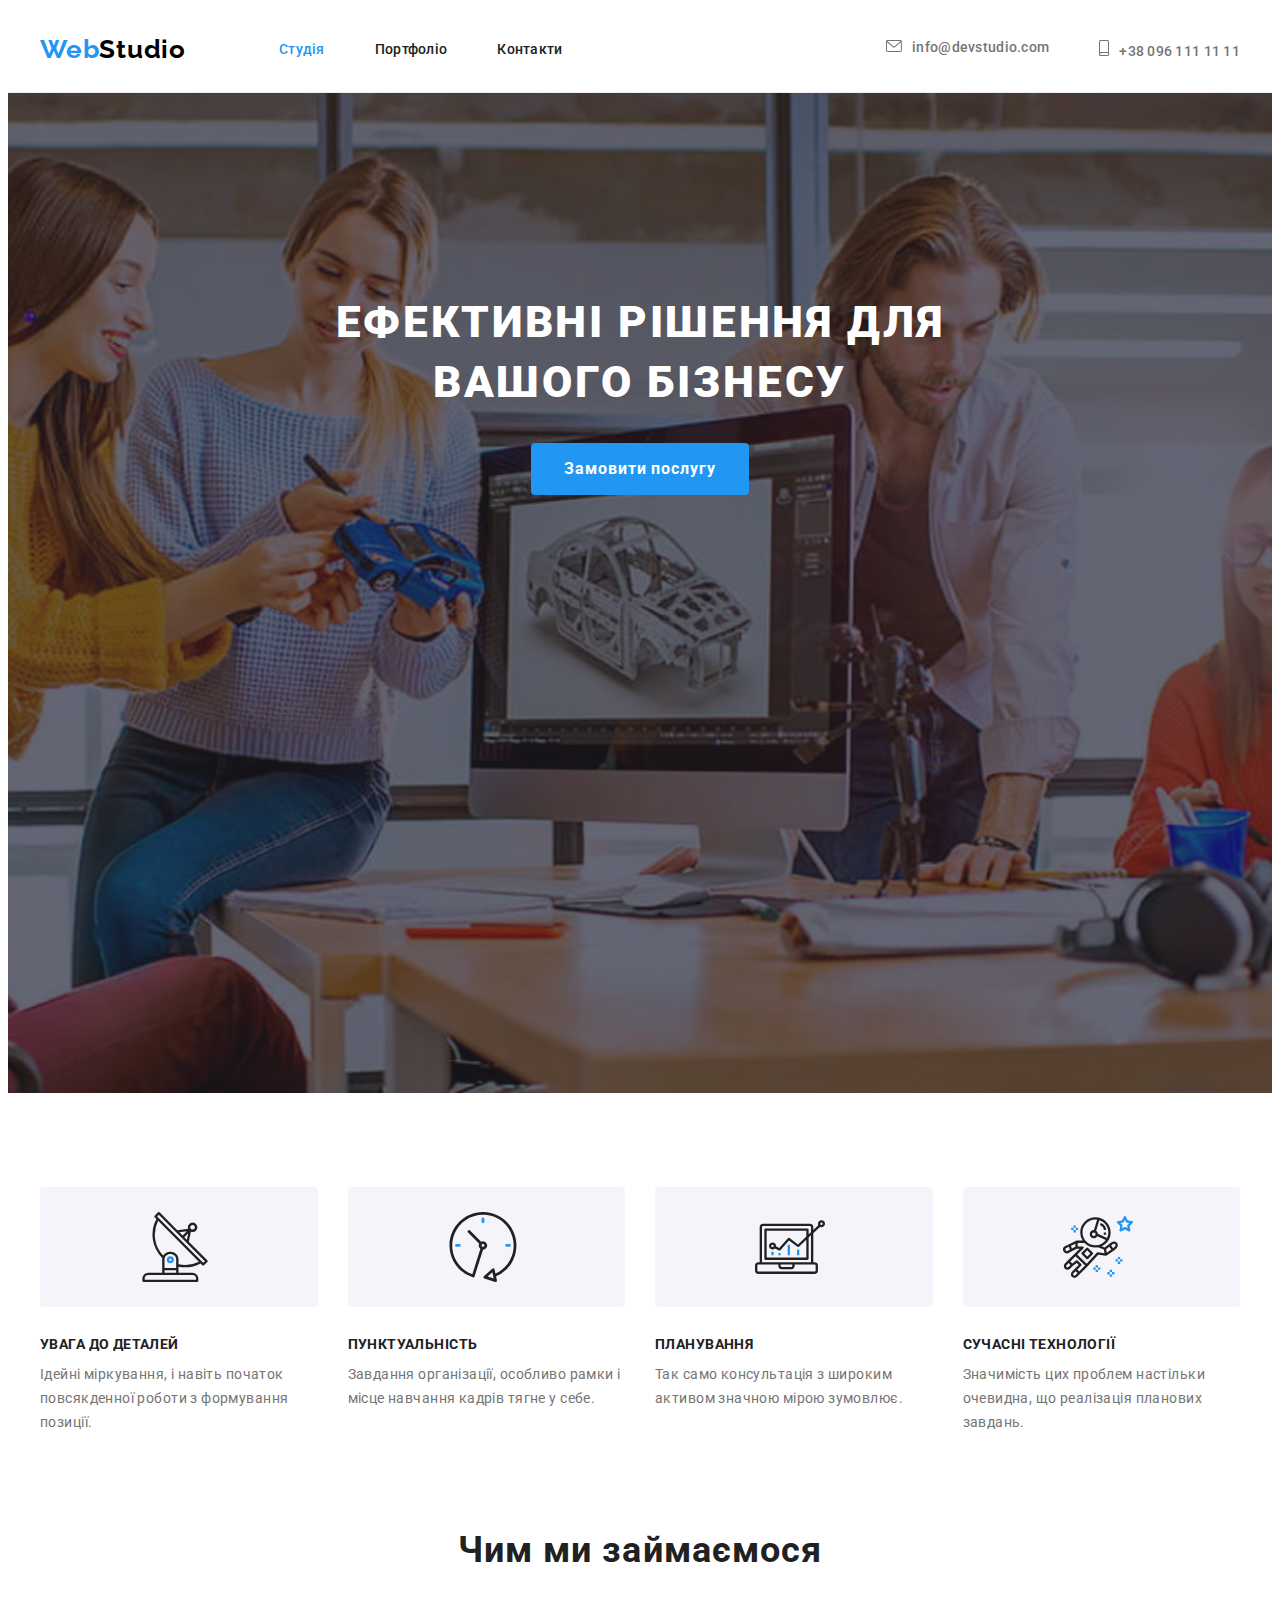
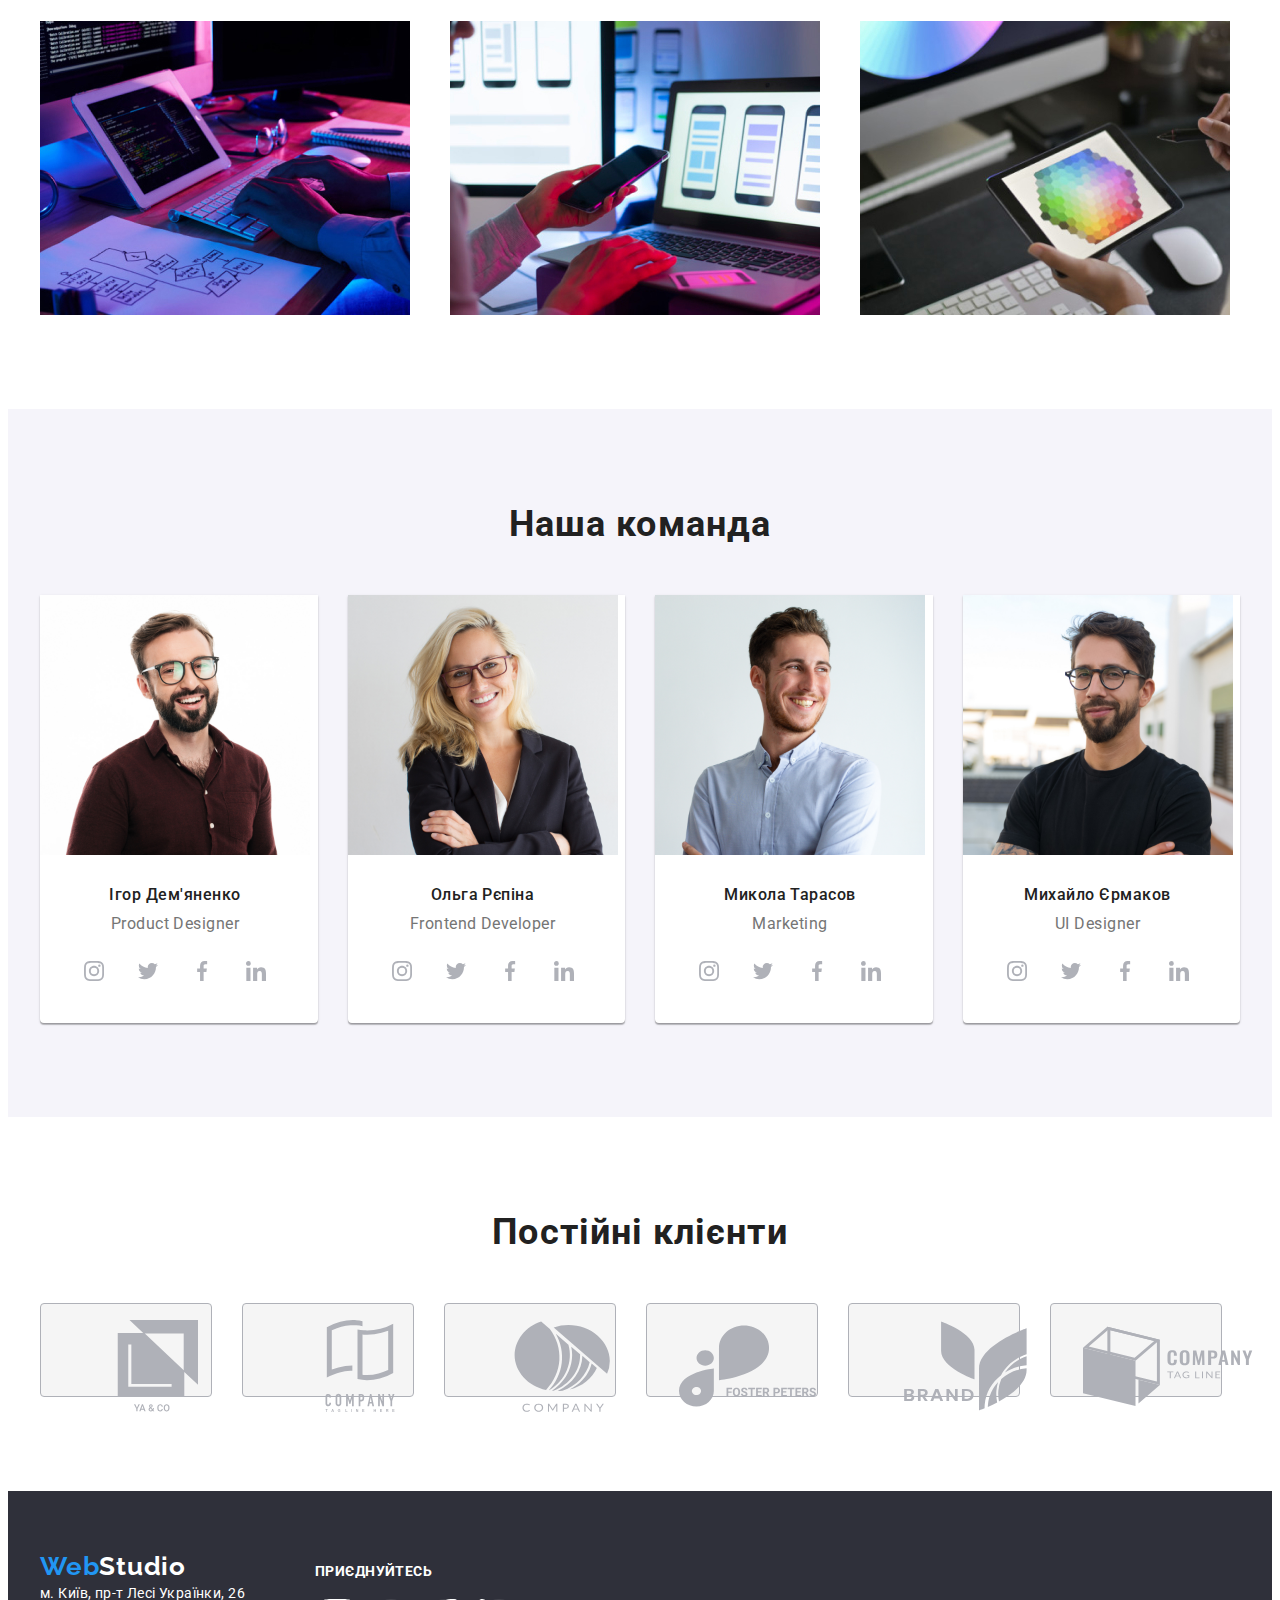
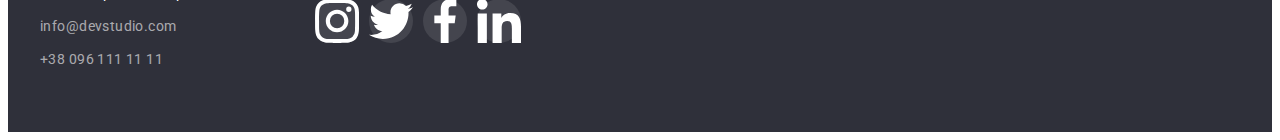
==== commit c007fc95: "правки соц.сетей" ====
--- a/index.html
+++ b/index.html
@@ -213,7 +213,7 @@
                       lang="en"
                       aria-label="instagram"
                     >
-                      <svg class="socials-icon" width="44" height="44">
+                      <svg class="socials-icon" width="20" height="20">
                         <use
                           href="./images/svg/icons.svg#icon-instagram-2"
                         ></use>
@@ -230,7 +230,7 @@
                       lang="en"
                       aria-label="twitter"
                     >
-                      <svg class="socials-icon" width="44" height="44">
+                      <svg class="socials-icon" width="20" height="20">
                         <use href="./images/svg/icons.svg#icon-twitter-1"></use>
                       </svg>
                     </a>
@@ -245,7 +245,7 @@
                       lang="en"
                       aria-label="facebook"
                     >
-                      <svg class="socials-icon" width="44" height="44">
+                      <svg class="socials-icon" width="20" height="20">
                         <use
                           href="./images/svg/icons.svg#icon-facebook-1"
                         ></use>
@@ -262,7 +262,7 @@
                       lang="en"
                       aria-label="linkedin"
                     >
-                      <svg class="socials-icon" width="44" height="44">
+                      <svg class="socials-icon" width="20" height="20">
                         <use
                           href="./images/svg/icons.svg#icon-linkedin-1"
                         ></use>
@@ -292,7 +292,7 @@
                       lang="en"
                       aria-label="instagram"
                     >
-                      <svg class="socials-icon" width="44" height="44">
+                      <svg class="socials-icon" width="20" height="20">
                         <use
                           href="./images/svg/icons.svg#icon-instagram-2"
                         ></use>
@@ -309,7 +309,7 @@
                       lang="en"
                       aria-label="twitter"
                     >
-                      <svg class="socials-icon" width="44" height="44">
+                      <svg class="socials-icon" width="20" height="20">
                         <use href="./images/svg/icons.svg#icon-twitter-1"></use>
                       </svg>
                     </a>
@@ -324,7 +324,7 @@
                       lang="en"
                       aria-label="facebook"
                     >
-                      <svg class="socials-icon" width="44" height="44">
+                      <svg class="socials-icon" width="20" height="20">
                         <use
                           href="./images/svg/icons.svg#icon-facebook-1"
                         ></use>
@@ -341,7 +341,7 @@
                       lang="en"
                       aria-label="linkedin"
                     >
-                      <svg class="socials-icon" width="44" height="44">
+                      <svg class="socials-icon" width="20" height="20">
                         <use
                           href="./images/svg/icons.svg#icon-linkedin-1"
                         ></use>
@@ -371,7 +371,7 @@
                       lang="en"
                       aria-label="instagram"
                     >
-                      <svg class="socials-icon" width="44" height="44">
+                      <svg class="socials-icon" width="20" height="20">
                         <use
                           href="./images/svg/icons.svg#icon-instagram-2"
                         ></use>
@@ -388,7 +388,7 @@
                       lang="en"
                       aria-label="twitter"
                     >
-                      <svg class="socials-icon" width="44" height="44">
+                      <svg class="socials-icon" width="20" height="20">
                         <use href="./images/svg/icons.svg#icon-twitter-1"></use>
                       </svg>
                     </a>
@@ -403,7 +403,7 @@
                       lang="en"
                       aria-label="facebook"
                     >
-                      <svg class="socials-icon" width="44" height="44">
+                      <svg class="socials-icon" width="20" height="20">
                         <use
                           href="./images/svg/icons.svg#icon-facebook-1"
                         ></use>
@@ -420,7 +420,7 @@
                       lang="en"
                       aria-label="linkedin"
                     >
-                      <svg class="socials-icon" width="44" height="44">
+                      <svg class="socials-icon" width="20" height="20">
                         <use
                           href="./images/svg/icons.svg#icon-linkedin-1"
                         ></use>
@@ -450,7 +450,7 @@
                       lang="en"
                       aria-label="instagram"
                     >
-                      <svg class="socials-icon" width="44" height="44">
+                      <svg class="socials-icon" width="20" height="20">
                         <use
                           href="./images/svg/icons.svg#icon-instagram-2"
                         ></use>
@@ -467,7 +467,7 @@
                       lang="en"
                       aria-label="twitter"
                     >
-                      <svg class="socials-icon" width="44" height="44">
+                      <svg class="socials-icon" width="20" height="20">
                         <use href="./images/svg/icons.svg#icon-twitter-1"></use>
                       </svg>
                     </a>
@@ -482,7 +482,7 @@
                       lang="en"
                       aria-label="facebook"
                     >
-                      <svg class="socials-icon" width="44" height="44">
+                      <svg class="socials-icon" width="20" height="20">
                         <use
                           href="./images/svg/icons.svg#icon-facebook-1"
                         ></use>
@@ -499,7 +499,7 @@
                       lang="en"
                       aria-label="linkedin"
                     >
-                      <svg class="socials-icon" width="44" height="44">
+                      <svg class="socials-icon" width="20" height="20">
                         <use
                           href="./images/svg/icons.svg#icon-linkedin-1"
                         ></use>
--- a/css/style.css
+++ b/css/style.css
@@ -467,33 +467,34 @@
 display: flex;
 justify-content: center;
 gap: 10px;
-padding: 0;
-margin: 0;
-list-style: none;
 }
 
 .socials-link {
-display: block;
-border: none;
+display: flex;
+align-items: center;
+justify-content: center;
+
 width: 44px;
 height: 44px;
+
+background-color: var(--background-color-header);
 color: var(--color-icon);
 border-radius: 50%;
 }
 
+.socials-icon {
+fill: currentColor;
+}
+
+/* .socials-link:hover .socials-icon,
+.socials-link:focus .socials-icon {
+color: var(--button-text-color);
+} */
+
 .socials-link:hover,
 .socials-link:focus {
+color: var(--button-text-color);
 background-color: var(--accent-color);
-}
-
-.socials-icon:hover,
-.socials-icon:hover {
-fill: var(--button-text-color);
-}
-
-.socials-icon  {
-padding: 12px;
-fill: currentColor;
 }
 
 /* Постійні клієнти */
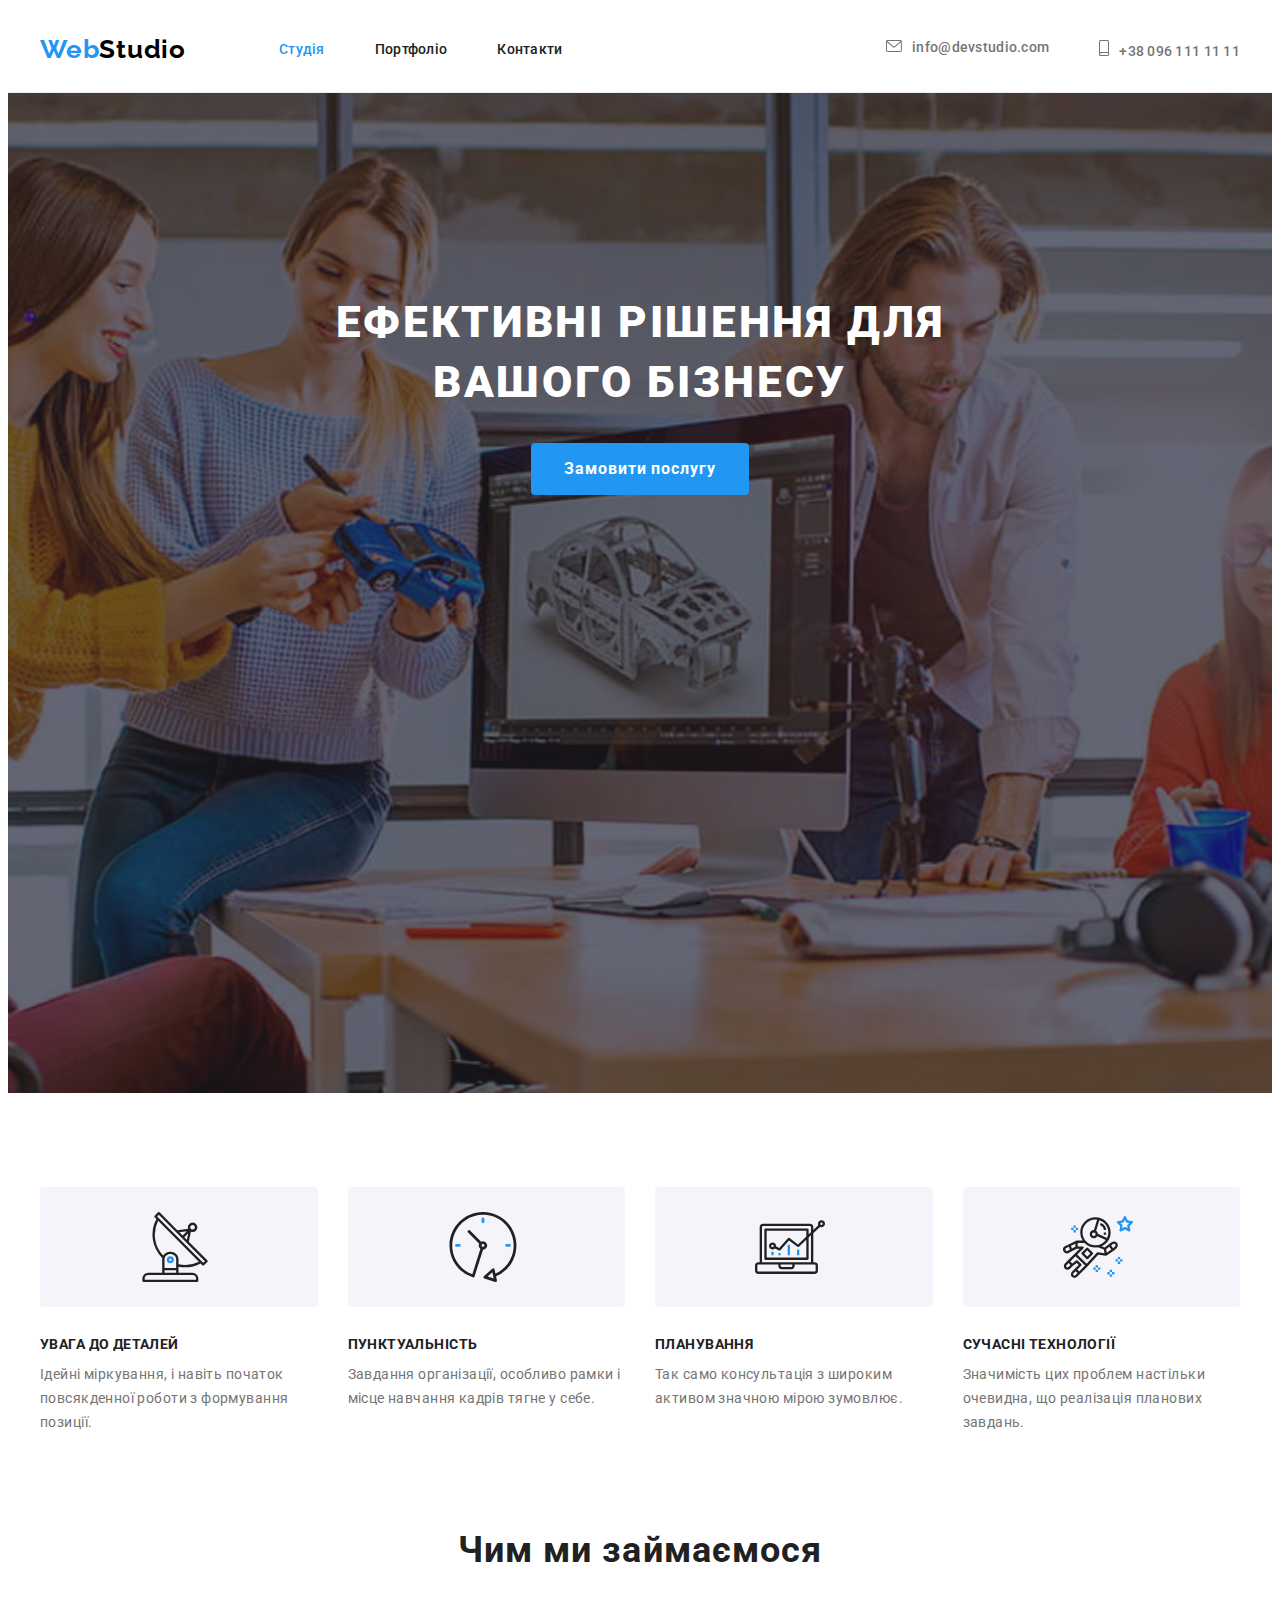
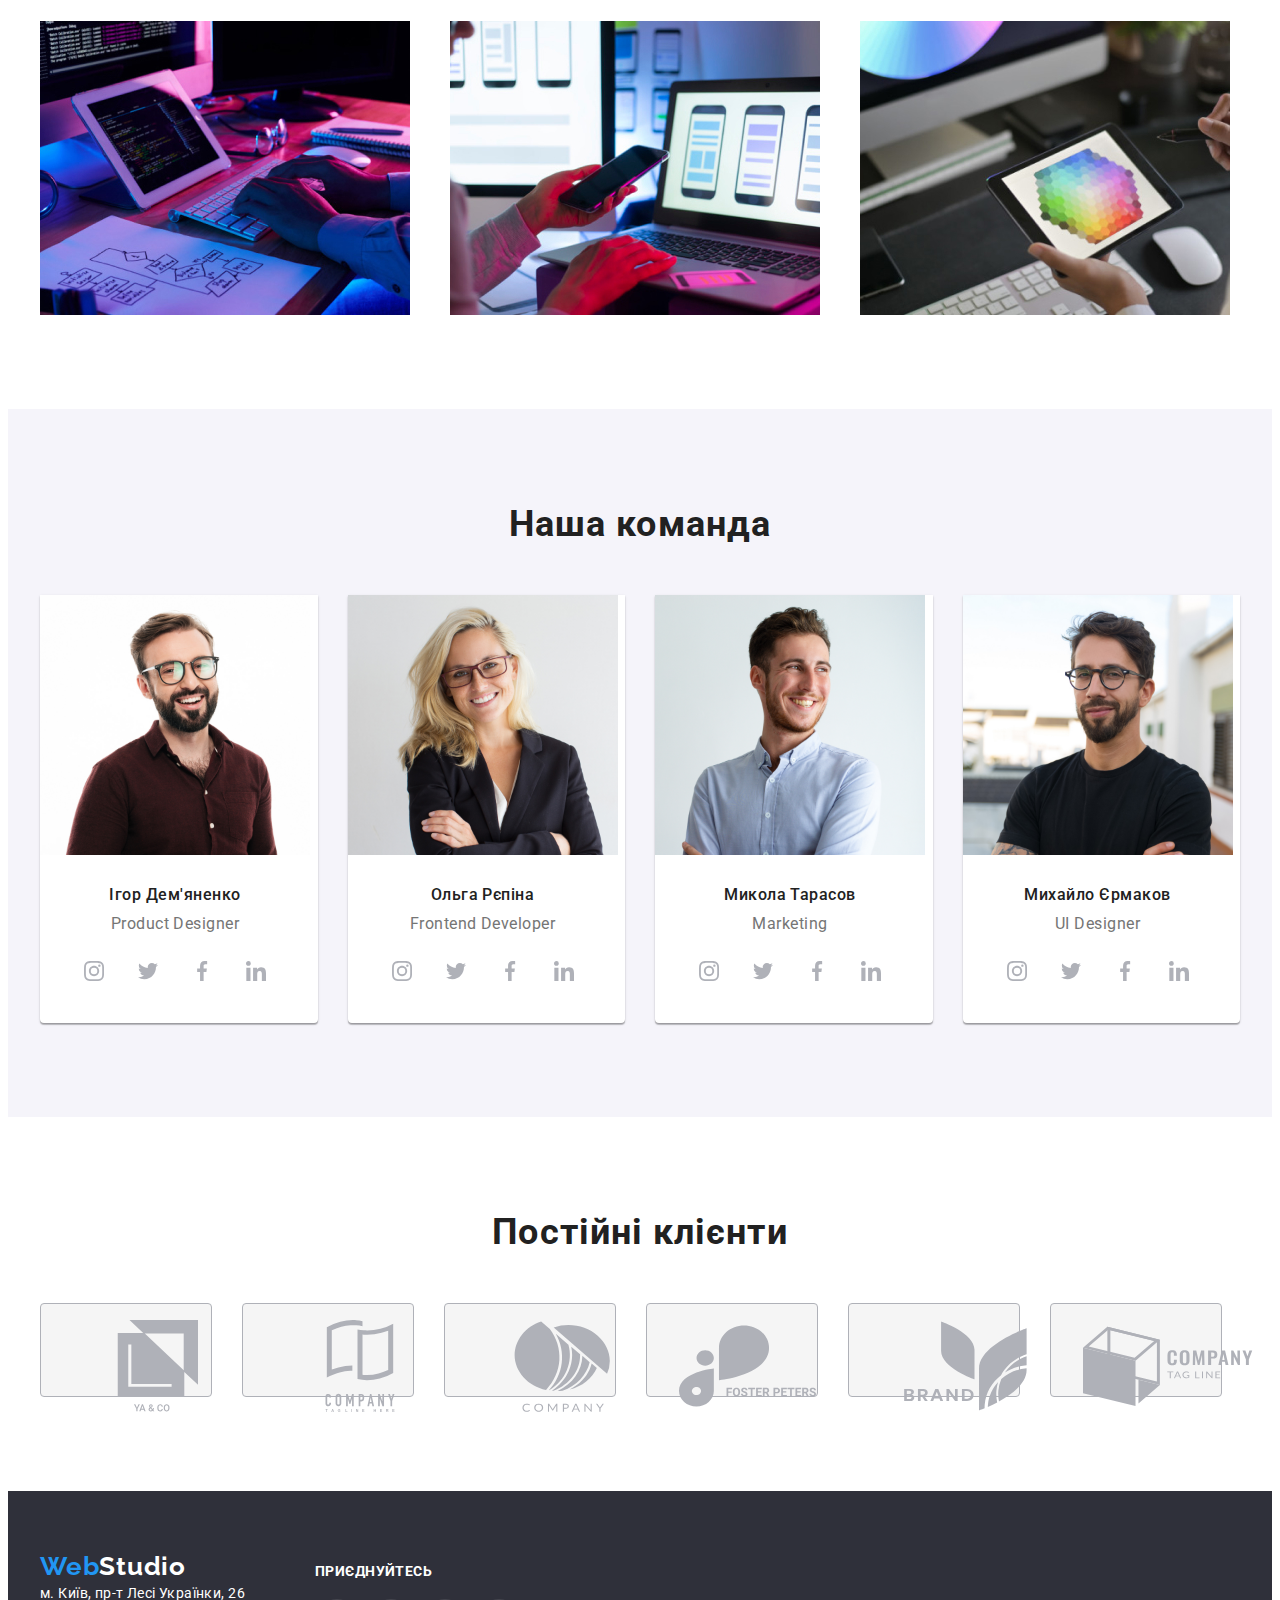
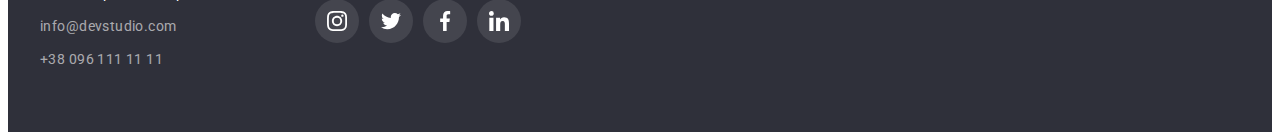
==== commit 94894a87: "страница портфолио" ====
--- a/index.html
+++ b/index.html
@@ -653,7 +653,7 @@
                 lang="en"
                 aria-label="instagram"
               >
-                <svg class="socials-icon" width="44" height="44">
+                <svg class="socials-icon" width="20" height="20">
                   <use href="./images/svg/icons.svg#icon-instagram-2"></use>
                 </svg>
               </a>
@@ -668,7 +668,7 @@
                 lang="en"
                 aria-label="twitter"
               >
-                <svg class="socials-icon" width="44" height="44">
+                <svg class="socials-icon" width="20" height="20">
                   <use href="./images/svg/icons.svg#icon-twitter-1"></use>
                 </svg>
               </a>
@@ -683,7 +683,7 @@
                 lang="en"
                 aria-label="facebook"
               >
-                <svg class="socials-icon" width="44" height="44">
+                <svg class="socials-icon" width="20" height="20">
                   <use href="./images/svg/icons.svg#icon-facebook-1"></use>
                 </svg>
               </a>
@@ -698,7 +698,7 @@
                 lang="en"
                 aria-label="linkedin"
               >
-                <svg class="socials-icon" width="44" height="44">
+                <svg class="socials-icon" width="20" height="20">
                   <use href="./images/svg/icons.svg#icon-linkedin-1"></use>
                 </svg>
               </a>
--- a/css/style.css
+++ b/css/style.css
@@ -654,14 +654,27 @@
 color: var(--button-text-color);
 }
 
+.network-list {
+display: flex;
+justify-content: center;
+gap: 10px;
+}
+
 .socials-link-footer {
-display: block;
-border: none;
+display: flex;
+align-items: center;
+justify-content: center;
+
 width: 44px;
 height: 44px;
-border-radius: 50%;
+
 background-color: rgba(255, 255, 255, 0.1);
 color: var(--button-text-color);
+border-radius: 50%;
+}
+
+.socials-icon {
+fill: currentColor;
 }
 
 .socials-link-footer:hover,
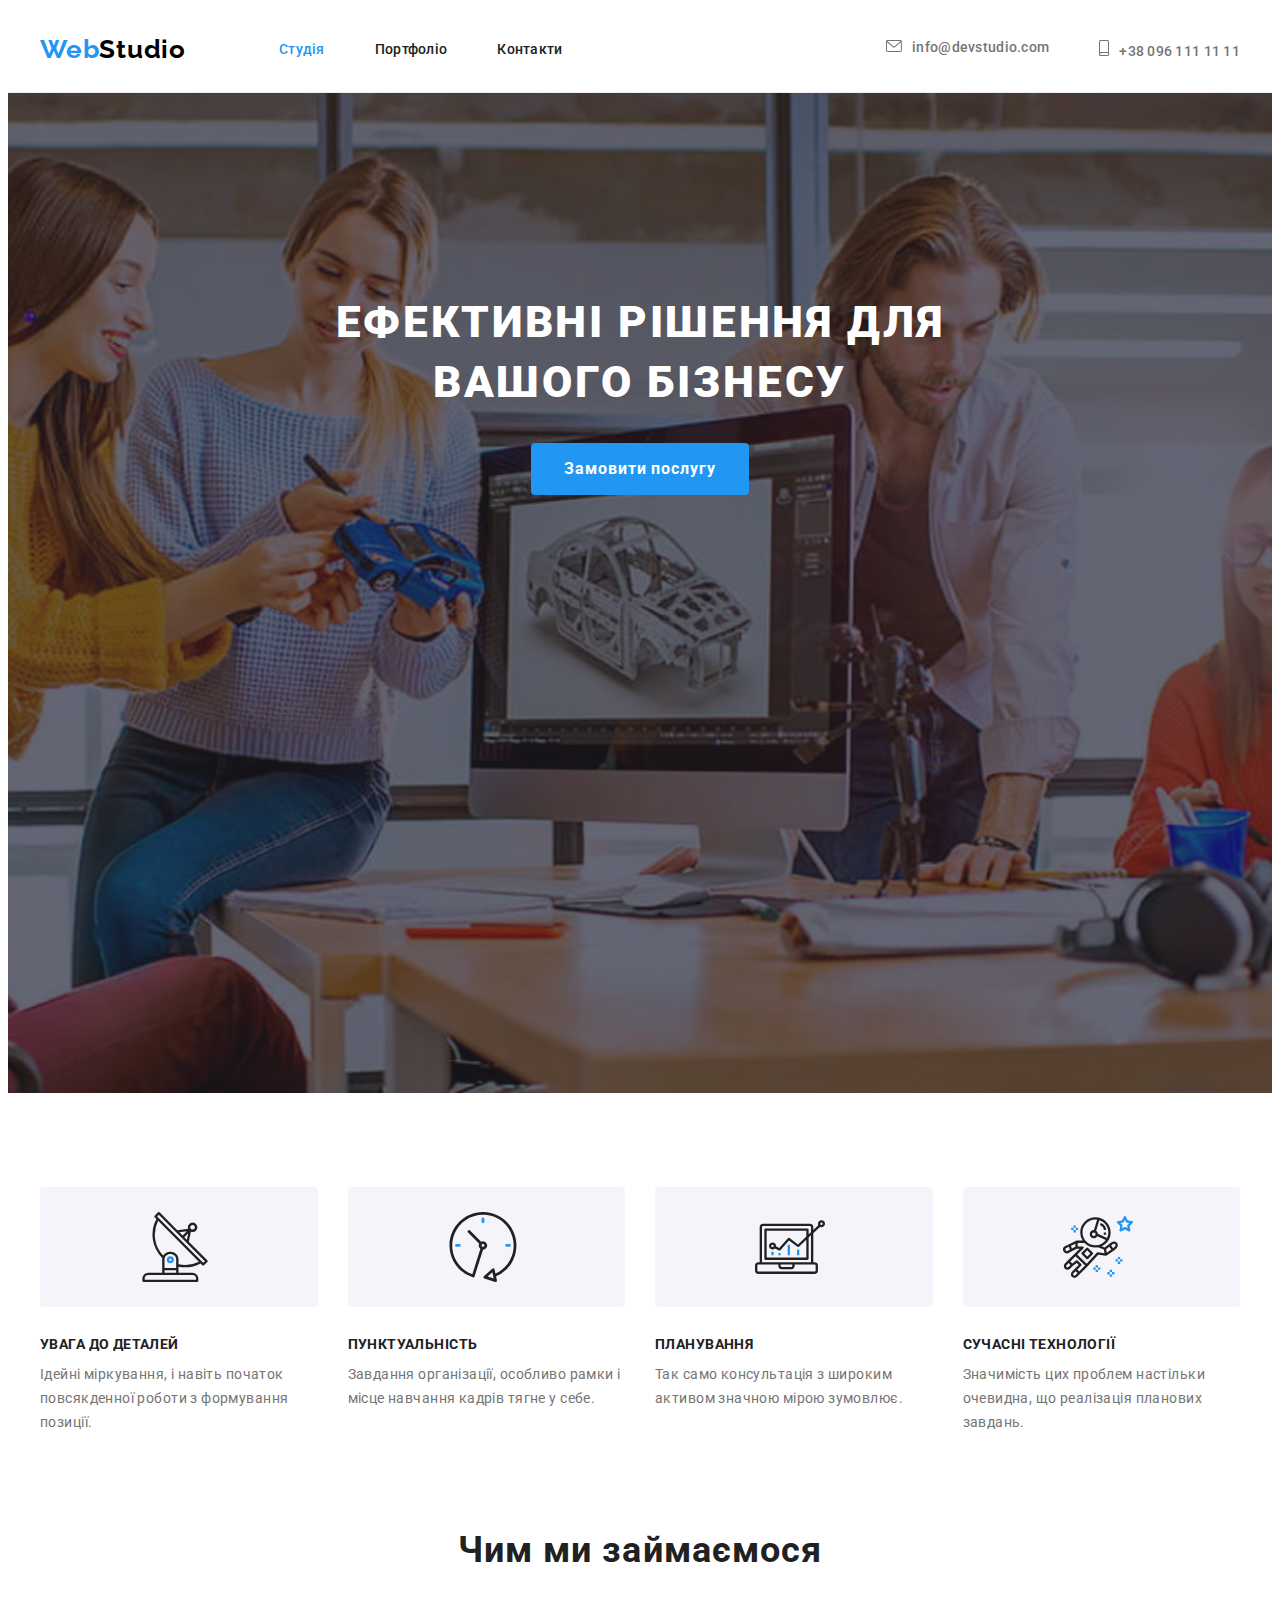
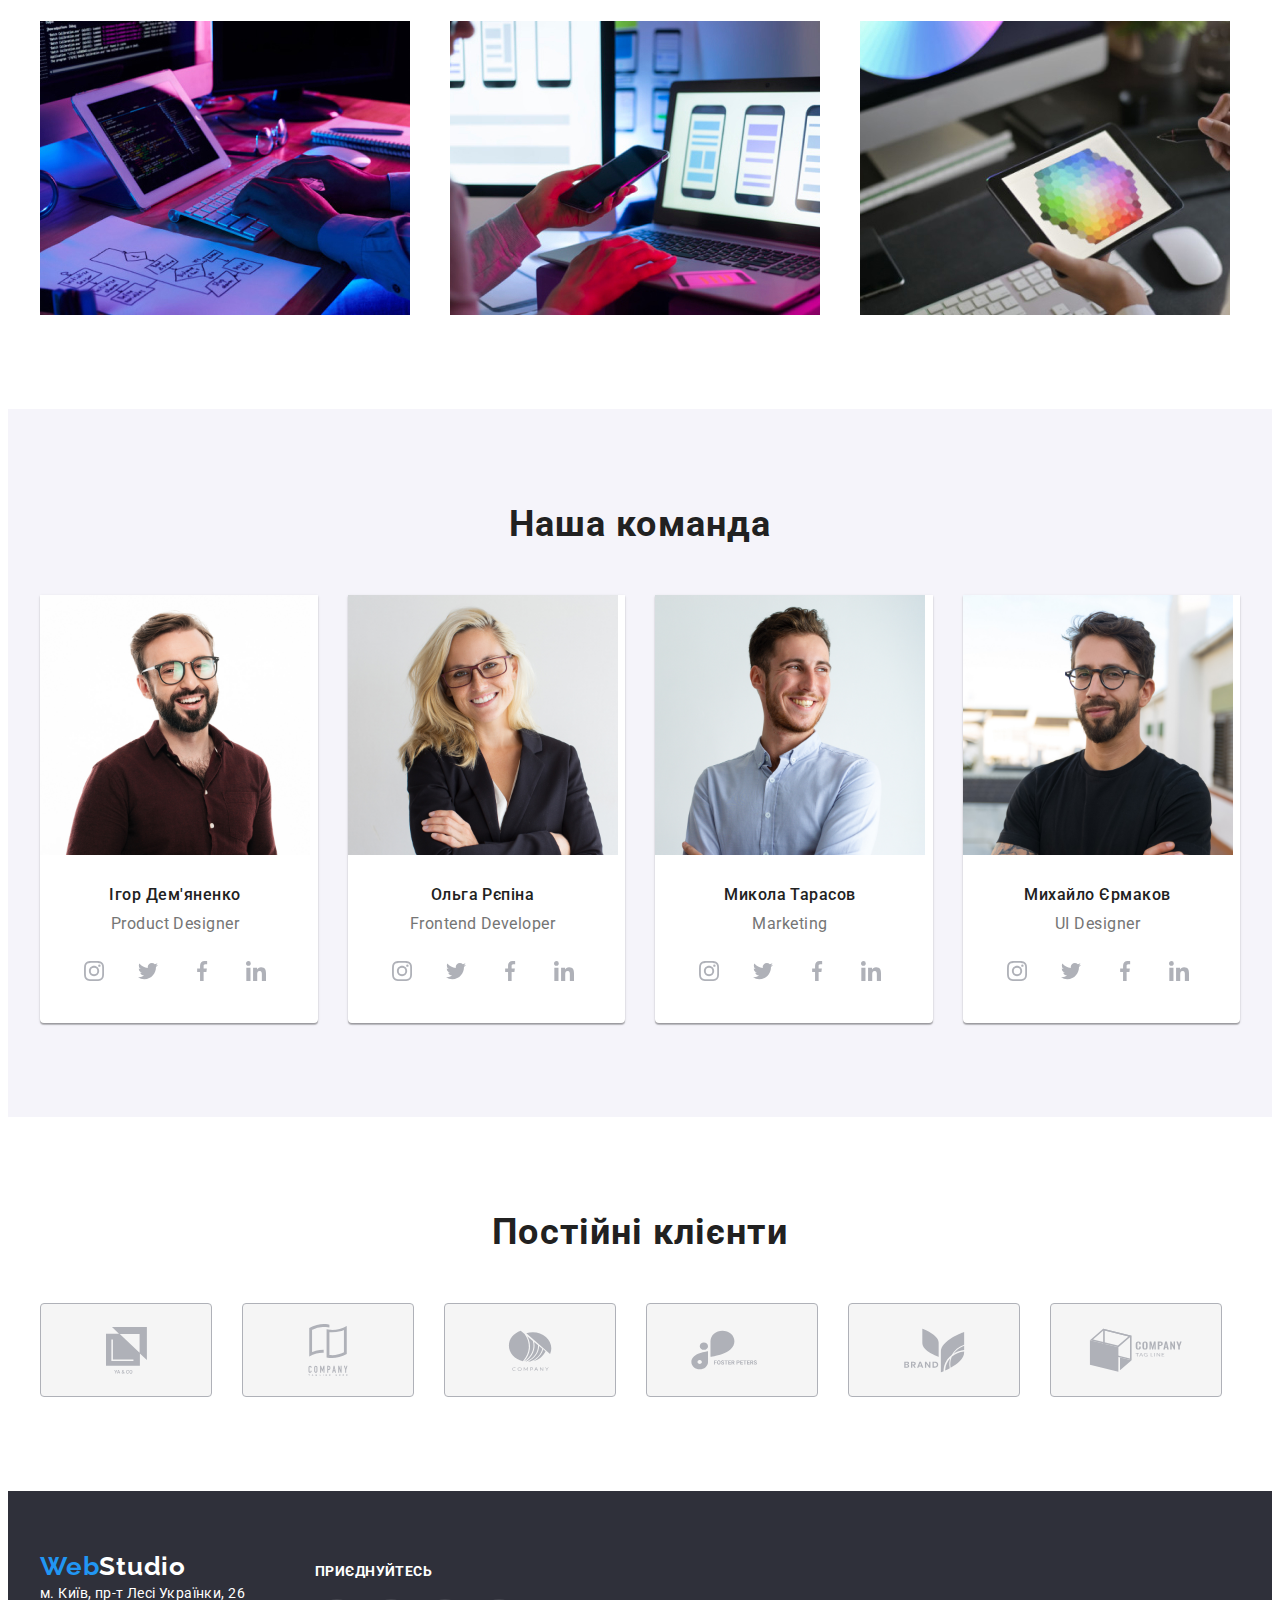
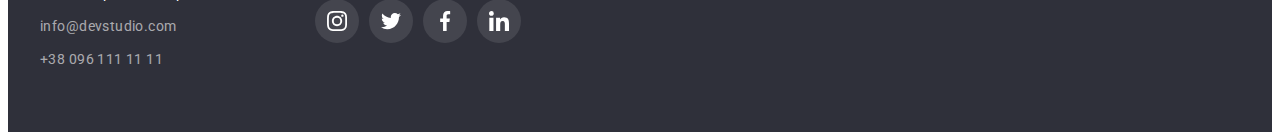
==== commit 640b89e7: "правки клиентов" ====
--- a/index.html
+++ b/index.html
@@ -526,7 +526,7 @@
                 lang="en"
                 aria-label="instagram"
               >
-                <svg class="clients-icon" width="170" height="92">
+                <svg class="clients-icon" width="41" height="47">
                   <use href="./images/svg/icons.svg#icon-group"></use>
                 </svg>
               </a>
@@ -541,7 +541,7 @@
                 lang="en"
                 aria-label="instagram"
               >
-                <svg class="clients-icon" width="170" height="92">
+                <svg class="clients-icon" width="40" height="52">
                   <use href="./images/svg/icons.svg#icon-group-1"></use>
                 </svg>
               </a>
@@ -556,7 +556,7 @@
                 lang="en"
                 aria-label="instagram"
               >
-                <svg class="clients-icon" width="170" height="92">
+                <svg class="clients-icon" width="44" height="41">
                   <use href="./images/svg/icons.svg#icon-group-2"></use>
                 </svg>
               </a>
@@ -571,7 +571,7 @@
                 lang="en"
                 aria-label="instagram"
               >
-                <svg class="clients-icon" width="170" height="92">
+                <svg class="clients-icon" width="84" height="40">
                   <use href="./images/svg/icons.svg#icon-group1"></use>
                 </svg>
               </a>
@@ -586,7 +586,7 @@
                 lang="en"
                 aria-label="instagram"
               >
-                <svg class="clients-icon" width="170" height="92">
+                <svg class="clients-icon" width="63" height="45">
                   <use href="./images/svg/icons.svg#icon-group-4"></use>
                 </svg>
               </a>
@@ -601,7 +601,7 @@
                 lang="en"
                 aria-label="instagram"
               >
-                <svg class="clients-icon" width="170" height="92">
+                <svg class="clients-icon" width="94" height="44">
                   <use href="./images/svg/icons.svg#icon-group-5"></use>
                 </svg>
               </a>
--- a/css/style.css
+++ b/css/style.css
@@ -522,8 +522,22 @@
 flex-basis: calc((100% - var(--indent) * (var(--items) - 1)) / var(--items));
 }
 
+
+
+
+
+
+
+
+
+
+
+
 .clients-link {
-display: block;
+display: flex;
+align-items: center;
+justify-content: center;
+
 height: 92px;
 width: 170px;
 background-color: var(--background-color-page);
@@ -534,17 +548,12 @@
 
 .clients-icon {
 fill: currentColor;
-padding: 16px 32px;
 }
 
 .clients-link:hover,
 .clients-link:focus {
+color: var(--accent-color);
 border: 1px solid var(--accent-color);
-}
-
-.clients-icon:hover,
-.clients-icon:hover {
-fill: var(--accent-color);
 }
 
 /* Footer */
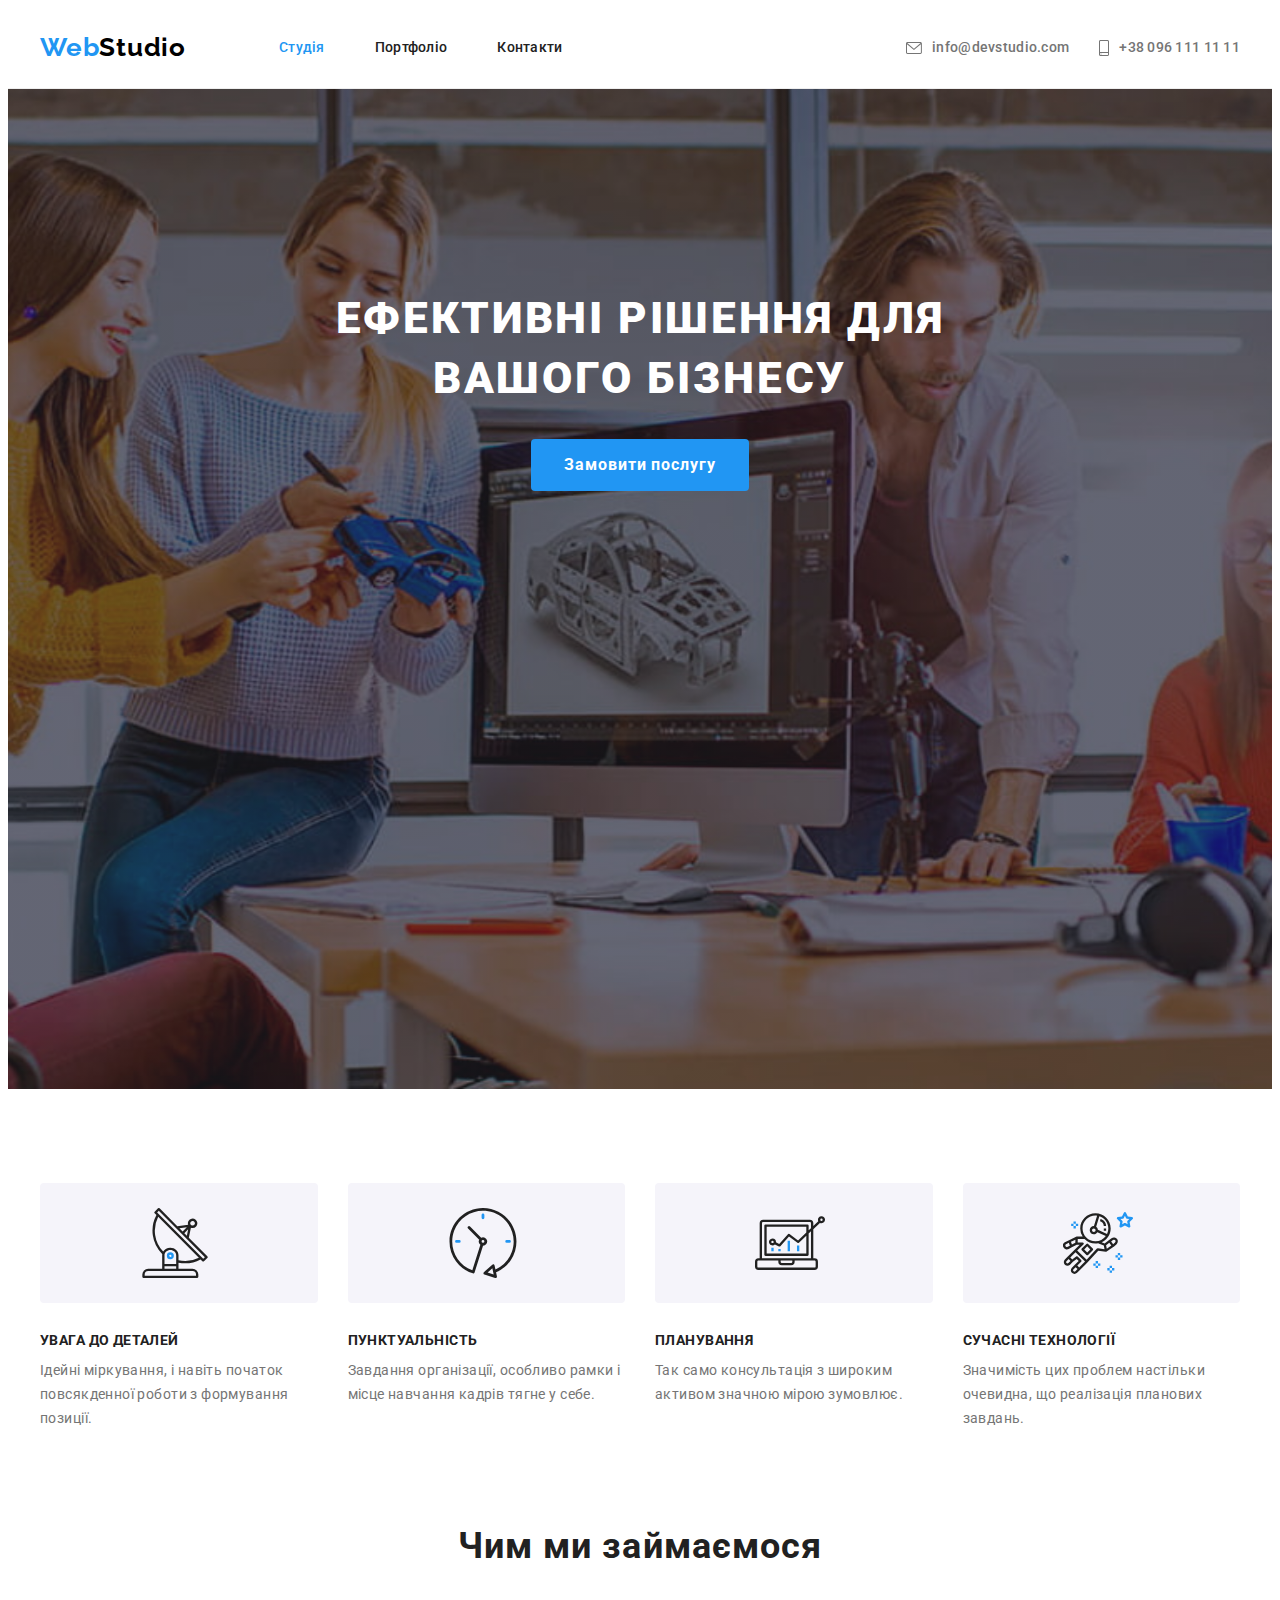
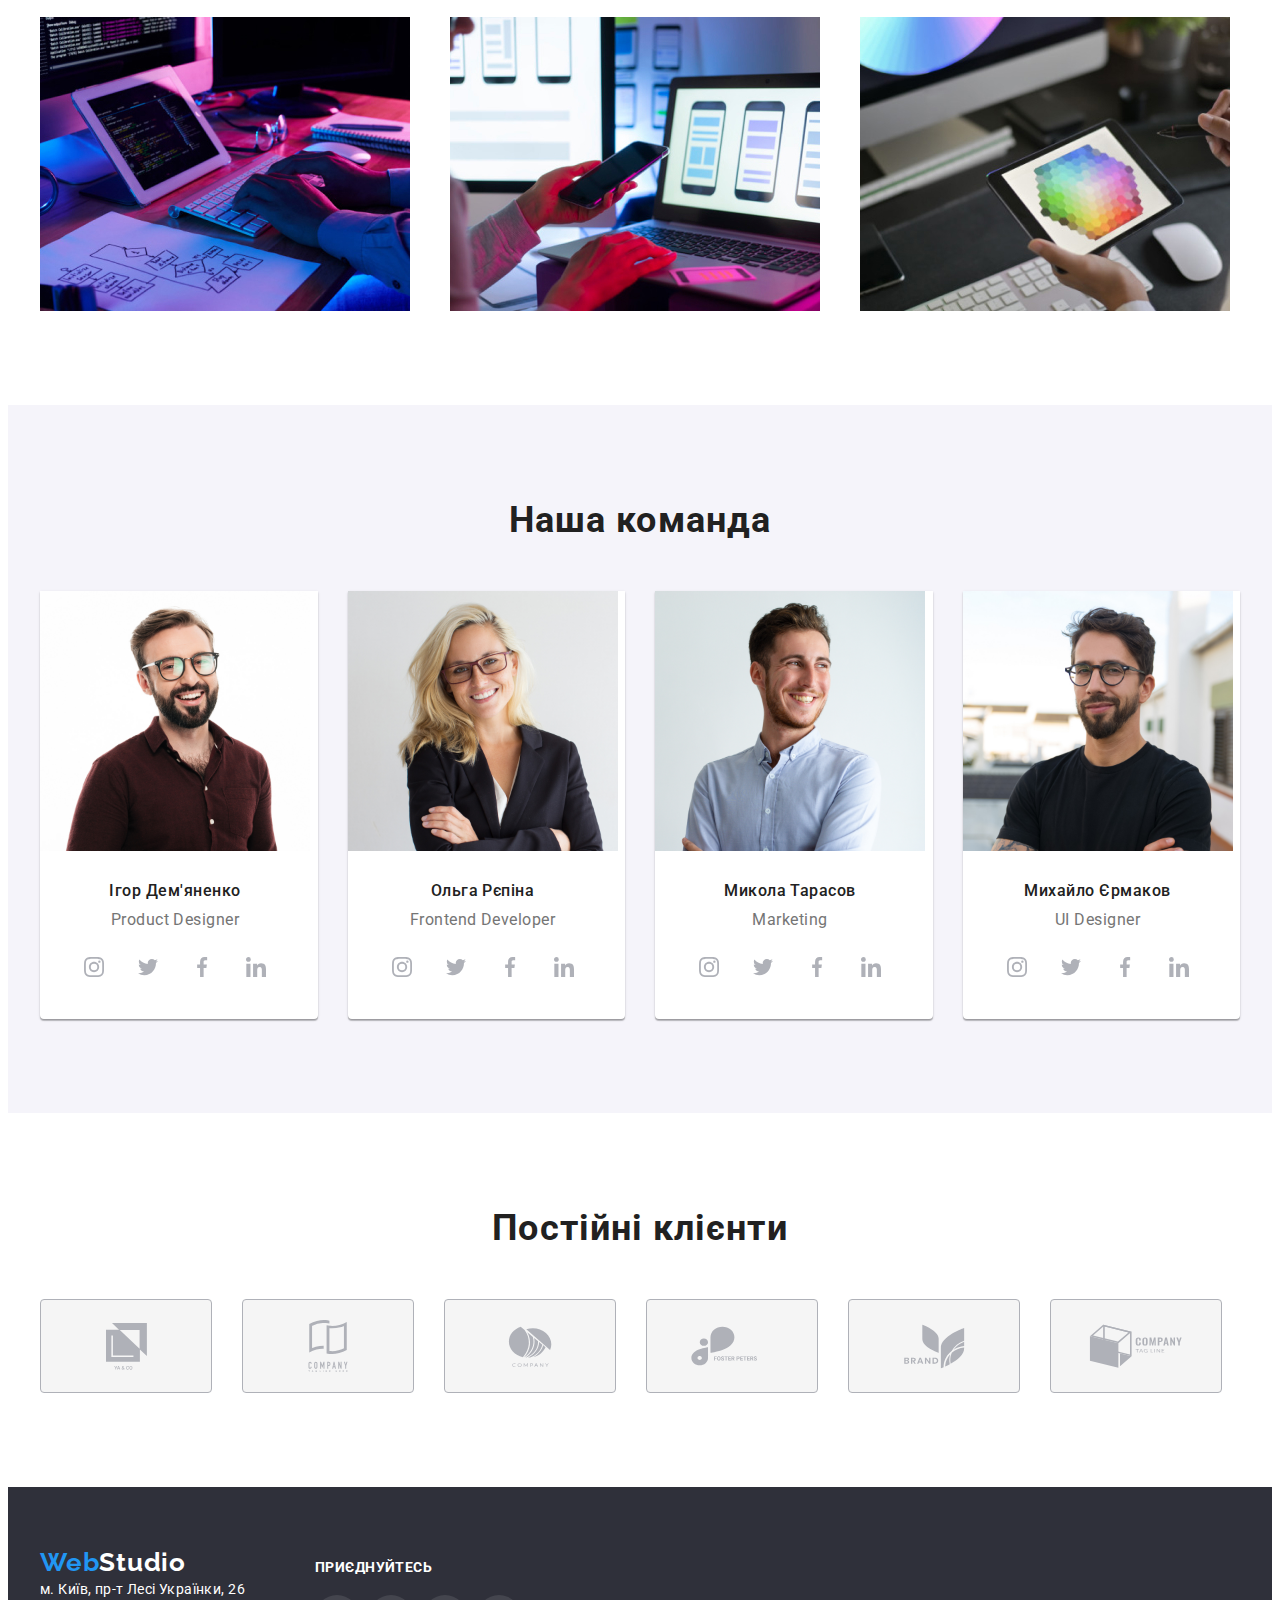
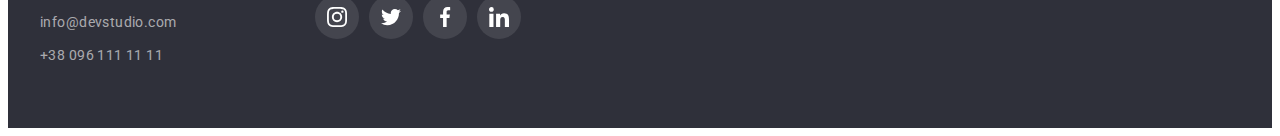
==== commit 49301b80: "правка хедер" ====
--- a/index.html
+++ b/index.html
@@ -60,27 +60,25 @@
         <ul class="auth-nav list">
           <li class="link link-mail">
             <a
+              class="auth-link-mail"
               href="mailto:info@devstudio.com"
-              class="auth-link-mail"
               lang="en"
               aria-label="mail"
-              ><span class="envelope">
-                <svg class="mail-icon" widht="16" height="12">
-                  <use href="./images/svg/icons.svg#icon-envelope"></use>
-                </svg> </span
+            >
+              <svg class="mail-icon" widht="16" height="12">
+                <use href="./images/svg/icons.svg#icon-envelope"></use></svg
               >info@devstudio.com</a
             >
           </li>
           <li class="link link-tel">
             <a
+              class="auth-link-tel"
               href="tel:+380961111111"
-              class="auth-link-tel"
               lang="en"
               aria-label="tel"
-              ><span class="smartphone">
-                <svg class="tel-icon" widht="10" height="16">
-                  <use href="./images/svg/icons.svg#icon-smartphone"></use>
-                </svg> </span
+            >
+              <svg class="tel-icon" widht="10" height="16">
+                <use href="./images/svg/icons.svg#icon-smartphone"></use></svg
               >+38 096 111 11 11</a
             >
           </li>
--- a/css/style.css
+++ b/css/style.css
@@ -136,52 +136,32 @@
 }
 
 .nav-link {
-    display: block;
-    padding-top: 32px;
-    padding-bottom: 32px;
-
-    color: currentColor;
-    color: var(--title-text-color);
-
-    letter-spacing: 0.02em;
-    font-weight: 500;
-    font-size: 14px;
-    line-height: 1.14;
-    text-decoration: none;
-}
-.site-nav .nav-link:hover, 
-.site-nav .nav-link:focus {
-color: var(--accent-color);
-}
-
-.link-current {
 display: block;
 padding-top: 32px;
 padding-bottom: 32px;
 
 color: currentColor;
-color: var(--accent-color);
-    
+color: var(--title-text-color);
+
 letter-spacing: 0.02em;
 font-weight: 500;
 font-size: 14px;
 line-height: 1.14;
 text-decoration: none;
 }
-
-/* Авторизація */
-.auth-nav {
-display: flex;
-}
-
-.auth-link-mail {
+.site-nav .nav-link:hover, 
+.site-nav .nav-link:focus {
+color: var(--accent-color);
+}
+
+.link-current {
 display: block;
-margin-right: 50px;
 padding-top: 32px;
 padding-bottom: 32px;
 
-color: var(--primary-text-color);
-
+color: currentColor;
+color: var(--accent-color);
+    
 letter-spacing: 0.02em;
 font-weight: 500;
 font-size: 14px;
@@ -189,50 +169,65 @@
 text-decoration: none;
 }
 
-.envelope {
-display: inline-block;
-width: 16px;
-height: 12px;
-margin-right: 10px;
-}
-
-.mail-icon {
-width: 16px;
-fill: currentColor;
-}
-
-.smartphone {
-display: inline-block;
-width: 10px;
-height: 16px;
-margin-right: 10px;
-}
-
-.tel-icon {
-width: 10px;
-fill: currentColor;
-}
-
-.auth-link-mail:hover,
-.auth-link-mail:focus {
-color: var(--accent-color);
-fill: var(--accent-color);
-}
-
-.auth-link-tel {
-display: block;
+/* Авторизація */
+.auth-nav {
+display: flex;
+justify-content: center;
+}
+
+.auth-link-mail {
+display: flex;
+align-items: center;
+justify-content: center;
+
 padding-top: 32px;
 padding-bottom: 32px;
-
-color: currentColor;
+margin-right: 30px;
+
 color: var(--primary-text-color);
-    
+
 letter-spacing: 0.02em;
 font-weight: 500;
 font-size: 14px;
 line-height: 1.14;
 text-decoration: none;
 }
+
+.mail-icon {
+margin-right: 10px;
+width: 16px;
+fill: currentColor;
+}
+
+.auth-link-tel {
+display: flex;
+align-items: center;
+justify-content: center;
+
+padding-top: 32px;
+padding-bottom: 32px;
+
+color: var(--primary-text-color);
+    
+letter-spacing: 0.02em;
+font-weight: 500;
+font-size: 14px;
+line-height: 1.14;
+text-decoration: none;
+}
+
+.tel-icon {
+margin-right: 10px;
+width: 10px;
+fill: currentColor;
+}
+
+.auth-link-mail:hover,
+.auth-link-mail:focus {
+color: var(--accent-color);
+fill: var(--accent-color);
+}
+
 .auth-link-tel:hover,
 .auth-link-tel:focus {
 color: var(--accent-color);
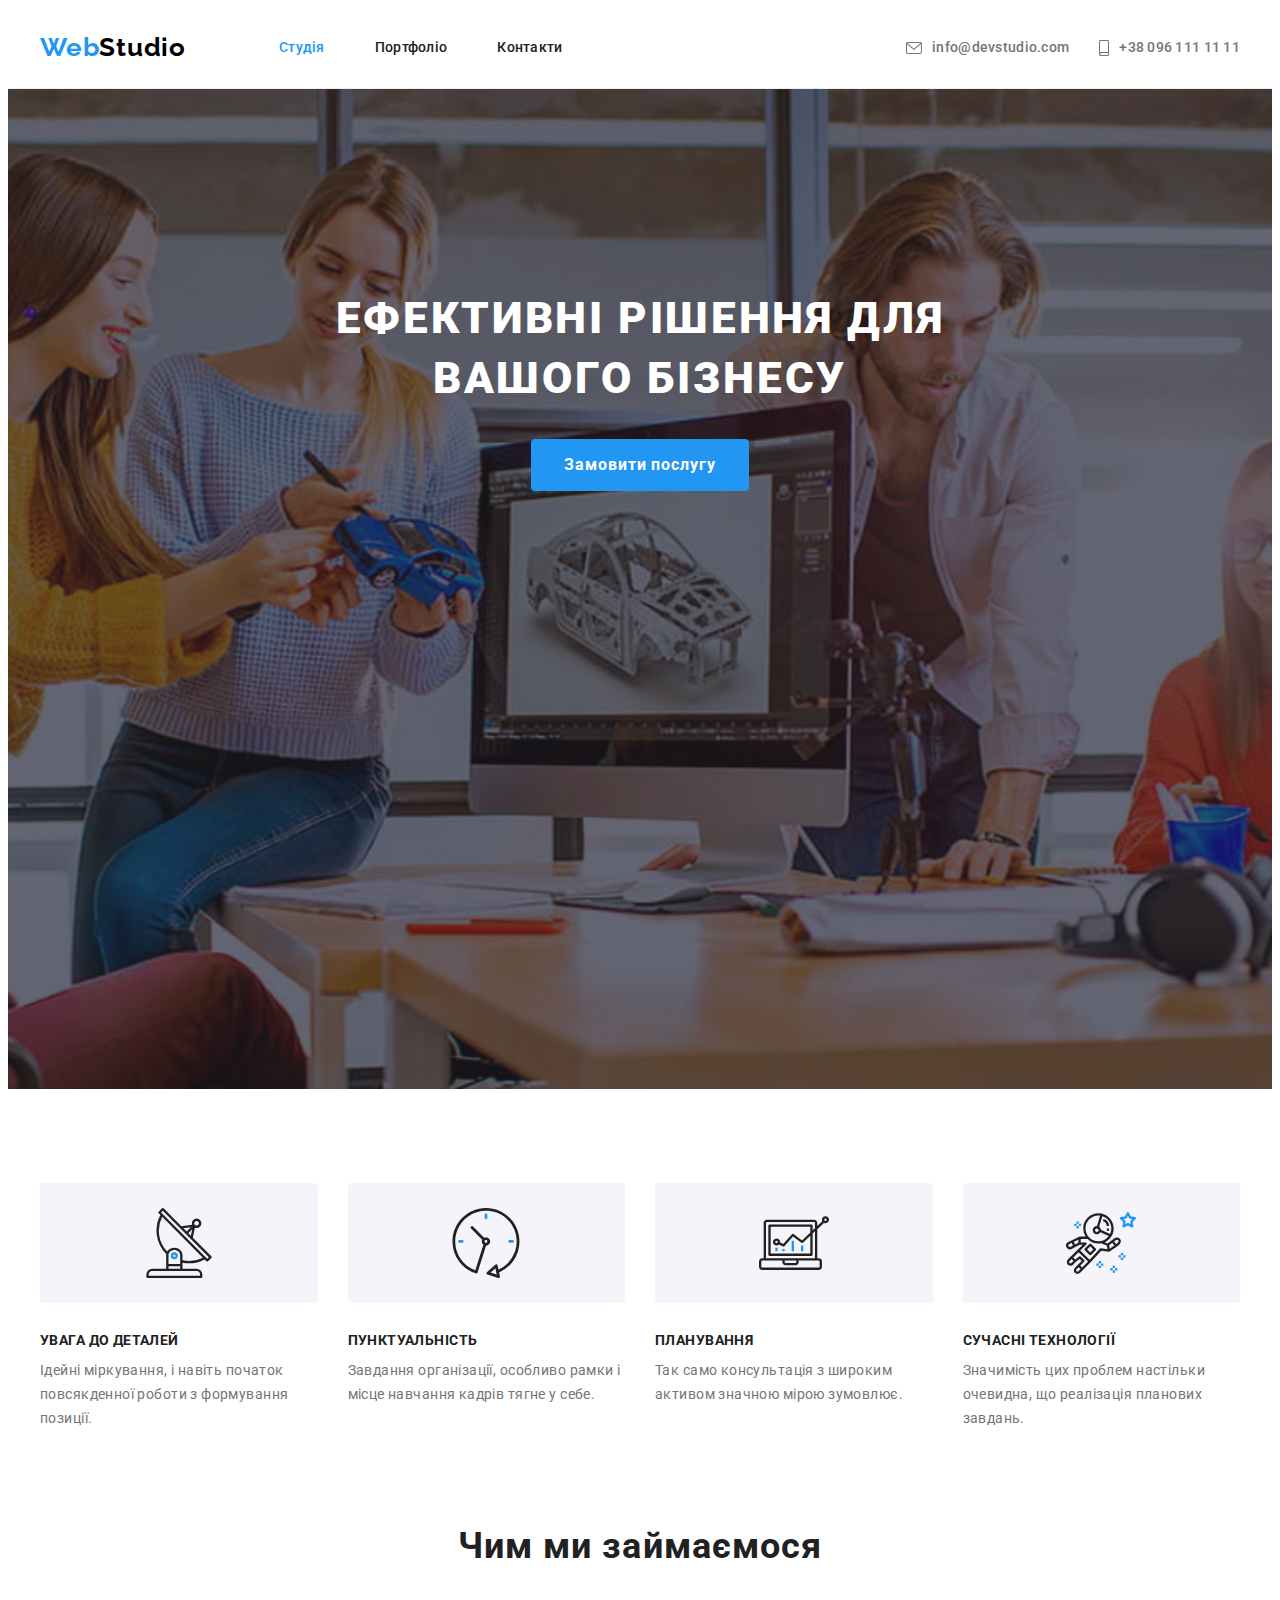
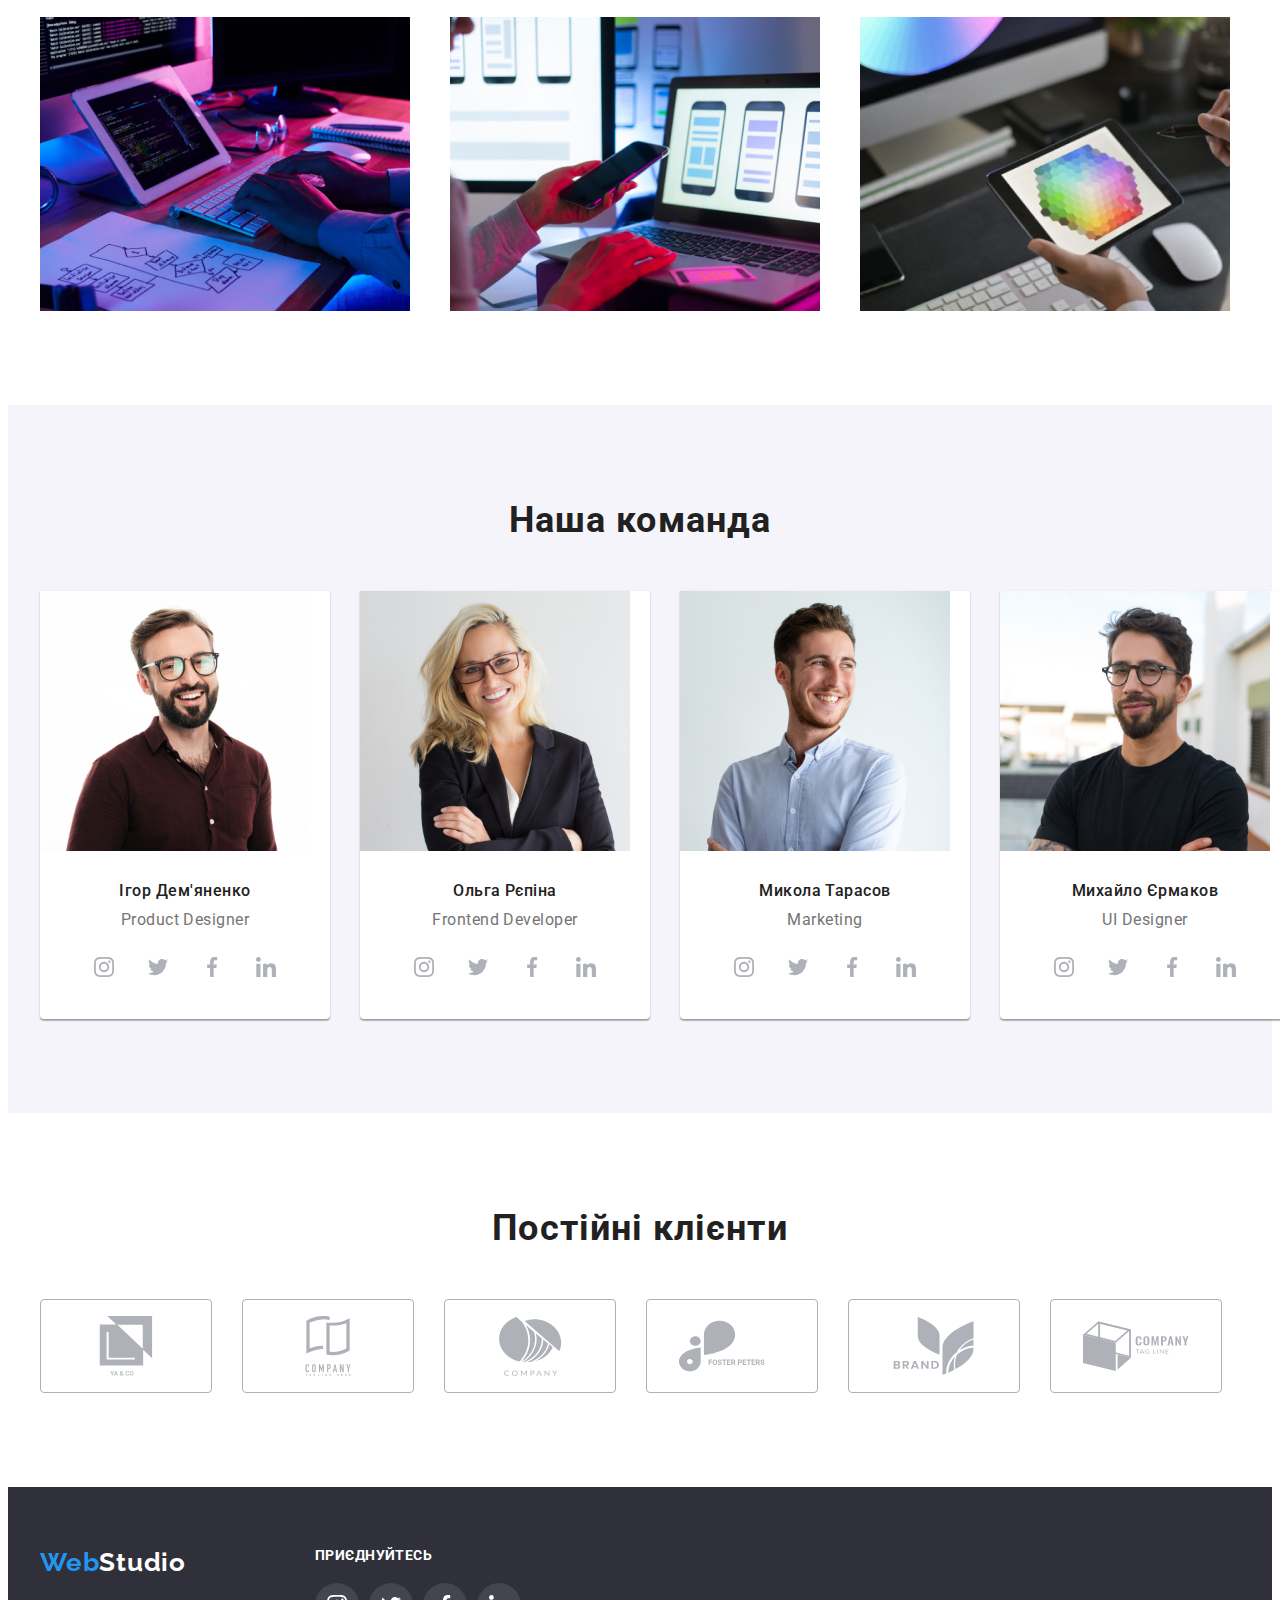
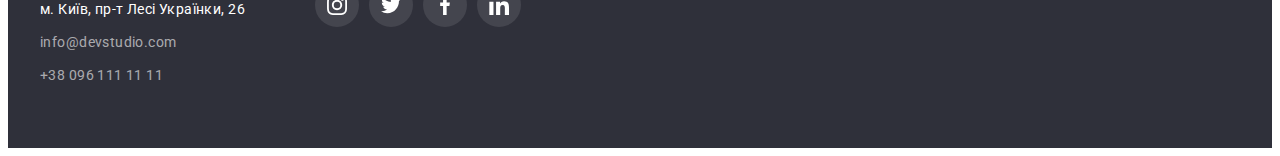
==== commit 531cba01: "правки дз4" ====
--- a/index.html
+++ b/index.html
@@ -524,7 +524,7 @@
                 lang="en"
                 aria-label="instagram"
               >
-                <svg class="clients-icon" width="41" height="47">
+                <svg class="clients-icon" width="106" height="60">
                   <use href="./images/svg/icons.svg#icon-group"></use>
                 </svg>
               </a>
@@ -539,7 +539,7 @@
                 lang="en"
                 aria-label="instagram"
               >
-                <svg class="clients-icon" width="40" height="52">
+                <svg class="clients-icon" width="106" height="60">
                   <use href="./images/svg/icons.svg#icon-group-1"></use>
                 </svg>
               </a>
@@ -554,7 +554,7 @@
                 lang="en"
                 aria-label="instagram"
               >
-                <svg class="clients-icon" width="44" height="41">
+                <svg class="clients-icon" width="106" height="60">
                   <use href="./images/svg/icons.svg#icon-group-2"></use>
                 </svg>
               </a>
@@ -569,7 +569,7 @@
                 lang="en"
                 aria-label="instagram"
               >
-                <svg class="clients-icon" width="84" height="40">
+                <svg class="clients-icon" width="106" height="60">
                   <use href="./images/svg/icons.svg#icon-group1"></use>
                 </svg>
               </a>
@@ -584,7 +584,7 @@
                 lang="en"
                 aria-label="instagram"
               >
-                <svg class="clients-icon" width="63" height="45">
+                <svg class="clients-icon" width="106" height="60">
                   <use href="./images/svg/icons.svg#icon-group-4"></use>
                 </svg>
               </a>
@@ -599,7 +599,7 @@
                 lang="en"
                 aria-label="instagram"
               >
-                <svg class="clients-icon" width="94" height="44">
+                <svg class="clients-icon" width="106" height="60">
                   <use href="./images/svg/icons.svg#icon-group-5"></use>
                 </svg>
               </a>
@@ -612,9 +612,11 @@
     <footer class="page-footer">
       <div class="container box-footer">
         <div class="box-address">
-          <a href="./index.html" class="footer-logo"
-            >Web<span class="logo-footer-web">Studio</span></a
-          >
+          <div class="box-logo">
+            <a href="./index.html" class="footer-logo"
+              >Web<span class="logo-footer-web">Studio</span></a
+            >
+          </div>
           <address class="box-address">
             <ul class="address list">
               <li class="link footer-link">
--- a/css/style.css
+++ b/css/style.css
@@ -180,6 +180,7 @@
 align-items: center;
 justify-content: center;
 
+gap: 10px;
 padding-top: 32px;
 padding-bottom: 32px;
 margin-right: 30px;
@@ -194,7 +195,6 @@
 }
 
 .mail-icon {
-margin-right: 10px;
 width: 16px;
 fill: currentColor;
 }
@@ -204,6 +204,7 @@
 align-items: center;
 justify-content: center;
 
+gap: 10px;
 padding-top: 32px;
 padding-bottom: 32px;
 
@@ -217,7 +218,6 @@
 }
 
 .tel-icon {
-margin-right: 10px;
 width: 10px;
 fill: currentColor;
 }
@@ -349,16 +349,16 @@
 } */
 
 .box-icon-features {
+display: flex;
+align-items: center;
+justify-content: center;
+
 background: var(--secondary-background-color-pag);
 border-radius: 4px;
 height: 120px;
 margin-bottom: 30px;
 }
 
-.features-icon {
-margin: 25px 100px;
-}
-
 .features-title {
 margin-bottom: 10px;
 
@@ -436,6 +436,8 @@
 width: 270px;
 padding-top: 30px;
 padding-bottom: 30px;
+padding-left: 10px;
+padding-right: 10px;
 text-align: center;
 }
 
@@ -517,17 +519,6 @@
 flex-basis: calc((100% - var(--indent) * (var(--items) - 1)) / var(--items));
 }
 
-
-
-
-
-
-
-
-
-
-
-
 .clients-link {
 display: flex;
 align-items: center;
@@ -535,7 +526,6 @@
 
 height: 92px;
 width: 170px;
-background-color: var(--background-color-page);
 border: 1px solid rgba(175, 177, 184, 1);
 border-radius: 4px;
 color: var(--color-icon);
@@ -559,10 +549,14 @@
     background-color: var(--background-color-footer); 
 }
 /* Логотип Footer */
+.box-logo {
+margin-bottom: 20px;
+}
+
 .footer-logo {
     color: currentColor;
     color: var(--accent-color);
-    
+
     font-family: Raleway, sans-serif;
     letter-spacing: 0.03em;
     font-weight: 700;
@@ -644,8 +638,8 @@
 }
 
 .box-footer-icon {
+align-items: baseline;
 margin-left: 70px;
-margin-top: 12px;
 }
 
 .footer-title {
@@ -740,8 +734,12 @@
     margin-right: 0;
 }
 
-.projects-list:hover, 
-.projects-list:focus {
+.projects-link {
+display: block;
+}
+
+.projects-link:hover, 
+.projects-link:focus {
 box-shadow: 0px 1px 1px rgba(0, 0, 0, 0.12), 0px 4px 4px rgba(0, 0, 0, 0.06), 1px 4px 6px rgba(0, 0, 0, 0.16);
 }
 
